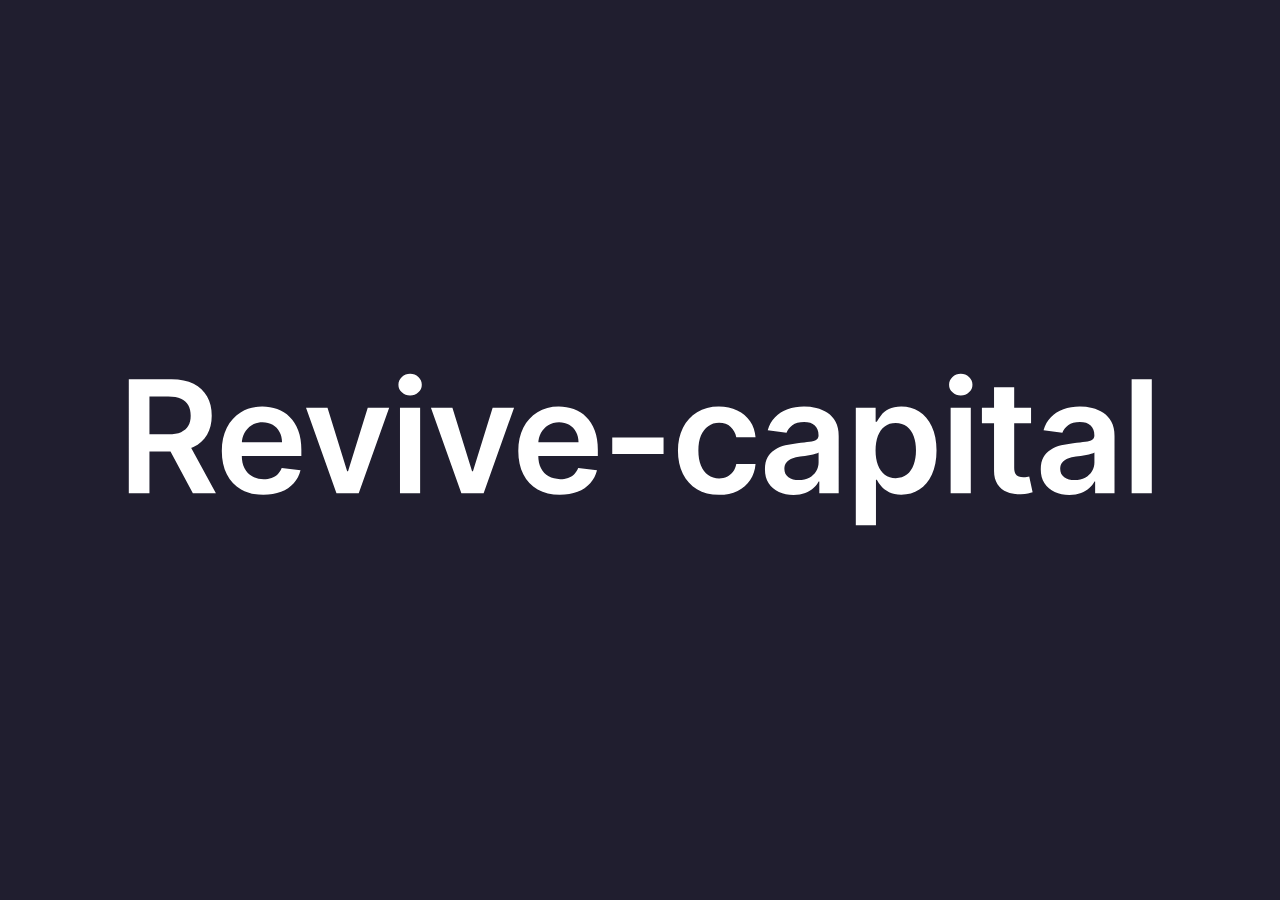
==== index.html @ 7d700d9e "chore: added index.html" ====
<!doctype html>
<html lang="en">
  <head>
    <meta charset="UTF-8" />
    <meta name="viewport" content="width=device-width, initial-scale=1.0" />
    <title>Revive-capital</title>
    <style>
      body {
        margin: 0;
        padding: 0;
        display: flex;
        justify-content: center;
        align-items: center;
        min-height: 100vh;
        background: #201e2f;
      }
      svg {
        display: block; /* To remove any whitespace below svg */
        padding: 10%;
      }

      @keyframes colorCycle {
        0% {
          fill: #3a405a;
        }
        14% {
          fill: #aec5eb;
        }
        28% {
          fill: #f9dec9;
        }
        42% {
          fill: #e9afa3;
        }
        57% {
          fill: #685044;
        }
        71% {
          fill: #eb6f92;
        }
        85% {
          fill: #b27712;
        }
        100% {
          fill: #373354;
        }
      }

      .color-cycle {
        animation: colorCycle 10s infinite;
      }
    </style>
  </head>
  <body>
    <svg viewBox="0 0 588 88" fill="none" xmlns="http://www.w3.org/2000/svg">
      <path
        class="color-cycle"
        d="M0.455994 69V3.54544H25.0014C30.0299 3.54544 34.2486 4.41902 37.6577 6.16618C41.0881 7.91334 43.6769 10.3636 45.424 13.517C47.1925 16.6491 48.0767 20.3033 48.0767 24.4794C48.0767 28.6768 47.1818 32.3203 45.3921 35.4098C43.6236 38.478 41.0135 40.8537 37.5618 42.5369C34.1101 44.1988 29.8701 45.0298 24.8416 45.0298H7.3594V35.1861H23.2436C26.184 35.1861 28.5916 34.7812 30.4666 33.9716C32.3416 33.1406 33.7266 31.9368 34.6215 30.3601C35.5377 28.7621 35.9958 26.8018 35.9958 24.4794C35.9958 22.1569 35.5377 20.1754 34.6215 18.5348C33.7053 16.8729 32.3097 15.6158 30.4347 14.7635C28.5597 13.8899 26.1414 13.4531 23.1797 13.4531H12.3132V69H0.455994ZM34.2699 39.3409L50.4738 69H37.2422L21.326 39.3409H34.2699Z"
        fill="white"
      />
      <path
        class="color-cycle"
        d="M77.7096 69.9588C72.7877 69.9588 68.537 68.9361 64.9575 66.8906C61.3993 64.8238 58.6613 61.9048 56.7437 58.1335C54.8261 54.3409 53.8673 49.8771 53.8673 44.7422C53.8673 39.6925 54.8261 35.2606 56.7437 31.4467C58.6826 27.6115 61.3886 24.6285 64.8616 22.4979C68.3346 20.3459 72.4149 19.2699 77.1024 19.2699C80.1279 19.2699 82.9831 19.7599 85.6677 20.74C88.3737 21.6988 90.76 23.1903 92.8268 25.2145C94.9149 27.2386 96.5555 29.8167 97.7487 32.9489C98.9419 36.0596 99.5385 39.767 99.5385 44.071V47.6186H59.3005V39.8203H88.4482C88.4269 37.6044 87.9475 35.6335 87.01 33.9077C86.0725 32.1605 84.7622 30.7862 83.0789 29.7848C81.417 28.7834 79.4781 28.2827 77.2622 28.2827C74.8971 28.2827 72.8197 28.8579 71.0299 30.0085C69.2402 31.1378 67.8446 32.6292 66.8431 34.4829C65.863 36.3153 65.3623 38.3288 65.341 40.5234V47.331C65.341 50.1861 65.863 52.6363 66.9071 54.6818C67.9511 56.706 69.4106 58.2614 71.2856 59.348C73.1606 60.4133 75.3552 60.946 77.8694 60.946C79.5527 60.946 81.0761 60.7116 82.4397 60.2429C83.8034 59.7528 84.9859 59.0391 85.9873 58.1016C86.9887 57.1641 87.7451 56.0028 88.2565 54.6179L99.0591 55.8324C98.3772 58.6875 97.0775 61.1804 95.1599 63.3111C93.2636 65.4204 90.8346 67.0611 87.873 68.2329C84.9113 69.3835 81.5235 69.9588 77.7096 69.9588Z"
        fill="white"
      />
      <path
        class="color-cycle"
        d="M149.969 19.9091L132.487 69H119.703L102.221 19.9091H114.558L125.839 56.3757H126.351L137.665 19.9091H149.969Z"
        fill="white"
      />
      <path
        class="color-cycle"
        d="M156.175 69V19.9091H167.745V69H156.175ZM161.992 12.9417C160.16 12.9417 158.583 12.3345 157.262 11.12C155.941 9.88422 155.281 8.40339 155.281 6.67754C155.281 4.93038 155.941 3.44956 157.262 2.23507C158.583 0.999275 160.16 0.381378 161.992 0.381378C163.846 0.381378 165.423 0.999275 166.722 2.23507C168.043 3.44956 168.704 4.93038 168.704 6.67754C168.704 8.40339 168.043 9.88422 166.722 11.12C165.423 12.3345 163.846 12.9417 161.992 12.9417Z"
        fill="white"
      />
      <path
        class="color-cycle"
        d="M221.692 19.9091L204.209 69H191.425L173.943 19.9091H186.28L197.562 56.3757H198.073L209.387 19.9091H221.692Z"
        fill="white"
      />
      <path
        class="color-cycle"
        d="M247.961 69.9588C243.039 69.9588 238.788 68.9361 235.209 66.8906C231.65 64.8238 228.912 61.9048 226.995 58.1335C225.077 54.3409 224.118 49.8771 224.118 44.7422C224.118 39.6925 225.077 35.2606 226.995 31.4467C228.934 27.6115 231.64 24.6285 235.113 22.4979C238.586 20.3459 242.666 19.2699 247.354 19.2699C250.379 19.2699 253.234 19.7599 255.919 20.74C258.625 21.6988 261.011 23.1903 263.078 25.2145C265.166 27.2386 266.807 29.8167 268 32.9489C269.193 36.0596 269.79 39.767 269.79 44.071V47.6186H229.552V39.8203H258.699C258.678 37.6044 258.199 35.6335 257.261 33.9077C256.324 32.1605 255.013 30.7862 253.33 29.7848C251.668 28.7834 249.729 28.2827 247.513 28.2827C245.148 28.2827 243.071 28.8579 241.281 30.0085C239.491 31.1378 238.096 32.6292 237.094 34.4829C236.114 36.3153 235.613 38.3288 235.592 40.5234V47.331C235.592 50.1861 236.114 52.6363 237.158 54.6818C238.202 56.706 239.662 58.2614 241.537 59.348C243.412 60.4133 245.606 60.946 248.121 60.946C249.804 60.946 251.327 60.7116 252.691 60.2429C254.055 59.7528 255.237 59.0391 256.238 58.1016C257.24 57.1641 257.996 56.0028 258.508 54.6179L269.31 55.8324C268.628 58.6875 267.329 61.1804 265.411 63.3111C263.515 65.4204 261.086 67.0611 258.124 68.2329C255.162 69.3835 251.775 69.9588 247.961 69.9588Z"
        fill="white"
      />
      <path
        class="color-cycle"
        d="M307.532 36.9758V46.5H278.065V36.9758H307.532Z"
        fill="white"
      />
      <path
        class="color-cycle"
        d="M339.315 69.9588C334.414 69.9588 330.206 68.8828 326.69 66.7308C323.196 64.5788 320.501 61.6065 318.604 57.8139C316.729 54 315.792 49.6108 315.792 44.6463C315.792 39.6605 316.751 35.2606 318.668 31.4467C320.586 27.6115 323.292 24.6285 326.786 22.4979C330.302 20.3459 334.457 19.2699 339.251 19.2699C343.235 19.2699 346.761 20.005 349.83 21.4751C352.919 22.924 355.38 24.9801 357.212 27.6435C359.045 30.2855 360.089 33.375 360.344 36.9119H349.286C348.839 34.5469 347.773 32.576 346.09 30.9993C344.428 29.4013 342.202 28.6023 339.41 28.6023C337.045 28.6023 334.968 29.2415 333.178 30.5199C331.388 31.777 329.993 33.5881 328.991 35.9531C328.011 38.3182 327.521 41.152 327.521 44.4545C327.521 47.7997 328.011 50.6761 328.991 53.0838C329.972 55.4702 331.346 57.3132 333.114 58.6129C334.904 59.8913 337.003 60.5305 339.41 60.5305C341.115 60.5305 342.638 60.2109 343.981 59.5717C345.344 58.9112 346.484 57.9631 347.401 56.7273C348.317 55.4915 348.945 53.9893 349.286 52.2209H360.344C360.067 55.6939 359.045 58.7727 357.276 61.4574C355.508 64.1207 353.1 66.2088 350.053 67.7216C347.006 69.2131 343.427 69.9588 339.315 69.9588Z"
        fill="white"
      />
      <path
        class="color-cycle"
        d="M382.171 69.9908C379.06 69.9908 376.258 69.4368 373.766 68.3288C371.294 67.1996 369.334 65.5376 367.885 63.343C366.457 61.1484 365.743 58.4425 365.743 55.2251C365.743 52.4552 366.255 50.1648 367.278 48.3537C368.3 46.5426 369.696 45.0937 371.464 44.0071C373.233 42.9204 375.225 42.1001 377.441 41.5462C379.678 40.9709 381.99 40.5554 384.376 40.2997C387.253 40.0014 389.586 39.7351 391.376 39.5007C393.165 39.245 394.465 38.8615 395.275 38.3501C396.106 37.8175 396.521 36.9971 396.521 35.8892V35.6974C396.521 33.2898 395.807 31.4254 394.38 30.1044C392.952 28.7834 390.896 28.1229 388.212 28.1229C385.378 28.1229 383.13 28.7408 381.468 29.9766C379.827 31.2123 378.719 32.6719 378.144 34.3551L367.342 32.821C368.194 29.8381 369.6 27.3452 371.56 25.3423C373.52 23.3182 375.918 21.8054 378.751 20.804C381.585 19.7812 384.717 19.2699 388.148 19.2699C390.513 19.2699 392.867 19.5469 395.211 20.1008C397.555 20.6548 399.696 21.571 401.635 22.8494C403.574 24.1065 405.129 25.8217 406.301 27.995C407.494 30.1683 408.091 32.8849 408.091 36.1449V69H396.969V62.2564H396.585C395.882 63.62 394.891 64.8984 393.613 66.0916C392.356 67.2635 390.768 68.2116 388.851 68.9361C386.954 69.6392 384.728 69.9908 382.171 69.9908ZM385.175 61.4893C387.498 61.4893 389.511 61.0312 391.216 60.115C392.92 59.1775 394.231 57.9417 395.147 56.4077C396.084 54.8736 396.553 53.201 396.553 51.3899V45.6051C396.191 45.9034 395.573 46.1804 394.699 46.4361C393.847 46.6917 392.888 46.9155 391.823 47.1072C390.758 47.299 389.703 47.4694 388.659 47.6186C387.615 47.7677 386.709 47.8956 385.942 48.0021C384.217 48.2365 382.672 48.62 381.308 49.1527C379.945 49.6854 378.868 50.4311 378.08 51.3899C377.292 52.3274 376.898 53.5419 376.898 55.0334C376.898 57.164 377.675 58.7727 379.231 59.8594C380.786 60.946 382.768 61.4893 385.175 61.4893Z"
        fill="white"
      />
      <path
        class="color-cycle"
        d="M417.924 87.4091V19.9091H429.302V28.027H429.973C430.57 26.8338 431.412 25.566 432.498 24.2237C433.585 22.8601 435.055 21.6988 436.909 20.74C438.762 19.7599 441.127 19.2699 444.004 19.2699C447.796 19.2699 451.216 20.2393 454.263 22.1783C457.331 24.0959 459.76 26.9403 461.55 30.7116C463.361 34.4616 464.267 39.0639 464.267 44.5185C464.267 49.9091 463.382 54.49 461.614 58.2614C459.845 62.0327 457.438 64.9091 454.391 66.8906C451.344 68.8721 447.892 69.8629 444.036 69.8629C441.223 69.8629 438.89 69.3942 437.037 68.4567C435.183 67.5192 433.691 66.3899 432.562 65.0689C431.454 63.7265 430.591 62.4588 429.973 61.2656H429.494V87.4091H417.924ZM429.27 44.4545C429.27 47.6292 429.718 50.4098 430.613 52.7962C431.529 55.1825 432.839 57.0469 434.544 58.3892C436.269 59.7102 438.358 60.3707 440.808 60.3707C443.365 60.3707 445.506 59.6889 447.232 58.3253C448.958 56.9403 450.257 55.0547 451.131 52.6683C452.026 50.2606 452.473 47.5227 452.473 44.4545C452.473 41.4077 452.037 38.7017 451.163 36.3366C450.289 33.9716 448.99 32.1179 447.264 30.7756C445.538 29.4332 443.386 28.7621 440.808 28.7621C438.336 28.7621 436.238 29.4119 434.512 30.7116C432.786 32.0113 431.475 33.8331 430.581 36.1768C429.707 38.5206 429.27 41.2798 429.27 44.4545Z"
        fill="white"
      />
      <path
        class="color-cycle"
        d="M472.374 69V19.9091H483.944V69H472.374ZM478.191 12.9417C476.359 12.9417 474.782 12.3345 473.461 11.12C472.14 9.88422 471.479 8.40339 471.479 6.67754C471.479 4.93038 472.14 3.44956 473.461 2.23507C474.782 0.999275 476.359 0.381378 478.191 0.381378C480.045 0.381378 481.621 0.999275 482.921 2.23507C484.242 3.44956 484.903 4.93038 484.903 6.67754C484.903 8.40339 484.242 9.88422 482.921 11.12C481.621 12.3345 480.045 12.9417 478.191 12.9417Z"
        fill="white"
      />
      <path
        class="color-cycle"
        d="M518.555 19.9091V28.8579H490.334V19.9091H518.555ZM497.301 8.14771H508.871V54.2344C508.871 55.7898 509.105 56.9829 509.574 57.8139C510.064 58.6236 510.703 59.1775 511.491 59.4758C512.28 59.7741 513.153 59.9233 514.112 59.9233C514.837 59.9233 515.497 59.87 516.094 59.7635C516.712 59.6569 517.18 59.5611 517.5 59.4758L519.45 68.5206C518.832 68.7337 517.947 68.968 516.797 69.2237C515.668 69.4794 514.283 69.6285 512.642 69.6712C509.744 69.7564 507.134 69.3196 504.812 68.3608C502.489 67.3807 500.646 65.8679 499.283 63.8224C497.94 61.777 497.28 59.2202 497.301 56.152V8.14771Z"
        fill="white"
      />
      <path
        class="color-cycle"
        d="M540.557 69.9908C537.446 69.9908 534.644 69.4368 532.151 68.3288C529.68 67.1996 527.72 65.5376 526.271 63.343C524.843 61.1484 524.129 58.4425 524.129 55.2251C524.129 52.4552 524.641 50.1648 525.664 48.3537C526.686 46.5426 528.082 45.0937 529.85 44.0071C531.619 42.9204 533.611 42.1001 535.827 41.5462C538.064 40.9709 540.376 40.5554 542.762 40.2997C545.639 40.0014 547.972 39.7351 549.762 39.5007C551.551 39.245 552.851 38.8615 553.661 38.3501C554.492 37.8175 554.907 36.9971 554.907 35.8892V35.6974C554.907 33.2898 554.193 31.4254 552.766 30.1044C551.338 28.7834 549.282 28.1229 546.597 28.1229C543.764 28.1229 541.516 28.7408 539.854 29.9766C538.213 31.2123 537.105 32.6719 536.53 34.3551L525.727 32.821C526.58 29.8381 527.986 27.3452 529.946 25.3423C531.906 23.3182 534.303 21.8054 537.137 20.804C539.971 19.7812 543.103 19.2699 546.534 19.2699C548.899 19.2699 551.253 19.5469 553.597 20.1008C555.941 20.6548 558.082 21.571 560.021 22.8494C561.96 24.1065 563.515 25.8217 564.687 27.995C565.88 30.1683 566.477 32.8849 566.477 36.1449V69H555.355V62.2564H554.971C554.268 63.62 553.277 64.8984 551.999 66.0916C550.742 67.2635 549.154 68.2116 547.237 68.9361C545.34 69.6392 543.114 69.9908 540.557 69.9908ZM543.561 61.4893C545.884 61.4893 547.897 61.0312 549.602 60.115C551.306 59.1775 552.617 57.9417 553.533 56.4077C554.47 54.8736 554.939 53.201 554.939 51.3899V45.6051C554.577 45.9034 553.959 46.1804 553.085 46.4361C552.233 46.6917 551.274 46.9155 550.209 47.1072C549.144 47.299 548.089 47.4694 547.045 47.6186C546.001 47.7677 545.095 47.8956 544.328 48.0021C542.602 48.2365 541.058 48.62 539.694 49.1527C538.33 49.6854 537.254 50.4311 536.466 51.3899C535.678 52.3274 535.284 53.5419 535.284 55.0334C535.284 57.164 536.061 58.7727 537.617 59.8594C539.172 60.946 541.154 61.4893 543.561 61.4893Z"
        fill="white"
      />
      <path
        class="color-cycle"
        d="M587.88 3.54544V69H576.31V3.54544H587.88Z"
        fill="white"
      />
    </svg>
  </body>
</html>
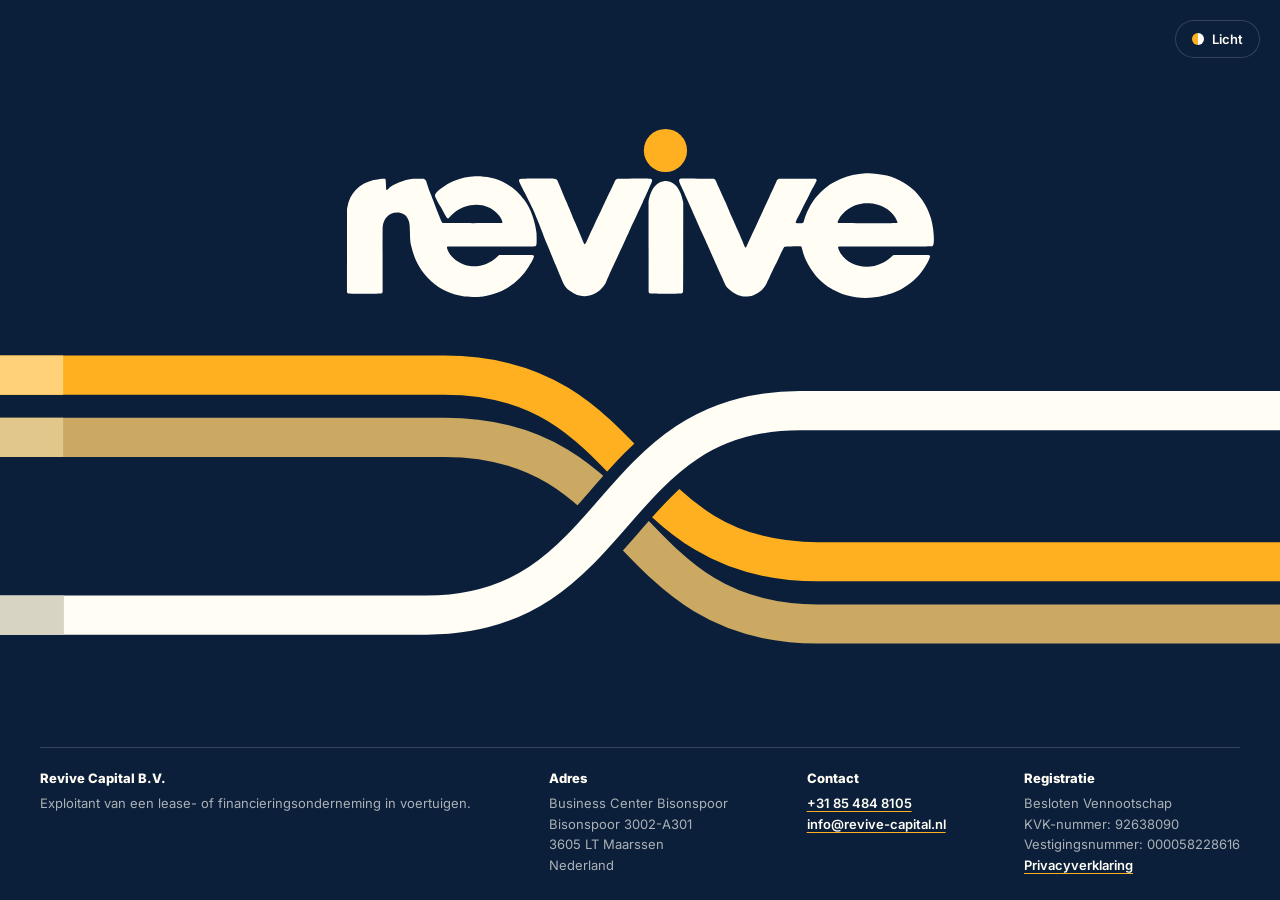
==== commit c5344427: "Replace home page with Funding Flow landing Traced revive logo over animated crossing bands, dark mo" ====
--- a/index.html
+++ b/index.html
@@ -1,128 +1,98 @@
 <!doctype html>
-<html lang="en">
-  <head>
-    <meta charset="UTF-8" />
-    <meta name="viewport" content="width=device-width, initial-scale=1.0" />
-    <title>Revive-capital</title>
-    <style>
-      body {
-        margin: 0;
-        padding: 0;
-        display: flex;
-        justify-content: center;
-        align-items: center;
-        min-height: 100vh;
-        background: #201e2f;
-      }
-      svg {
-        display: block; /* To remove any whitespace below svg */
-        padding: 10%;
-      }
-
-      @keyframes colorCycle {
-        0% {
-          fill: #3a405a;
-        }
-        14% {
-          fill: #aec5eb;
-        }
-        28% {
-          fill: #f9dec9;
-        }
-        42% {
-          fill: #e9afa3;
-        }
-        57% {
-          fill: #685044;
-        }
-        71% {
-          fill: #eb6f92;
-        }
-        85% {
-          fill: #b27712;
-        }
-        100% {
-          fill: #373354;
-        }
-      }
-
-      .color-cycle {
-        animation: colorCycle 10s infinite;
-      }
-    </style>
-  </head>
-  <body>
-    <svg viewBox="0 0 588 88" fill="none" xmlns="http://www.w3.org/2000/svg">
-      <path
-        class="color-cycle"
-        d="M0.455994 69V3.54544H25.0014C30.0299 3.54544 34.2486 4.41902 37.6577 6.16618C41.0881 7.91334 43.6769 10.3636 45.424 13.517C47.1925 16.6491 48.0767 20.3033 48.0767 24.4794C48.0767 28.6768 47.1818 32.3203 45.3921 35.4098C43.6236 38.478 41.0135 40.8537 37.5618 42.5369C34.1101 44.1988 29.8701 45.0298 24.8416 45.0298H7.3594V35.1861H23.2436C26.184 35.1861 28.5916 34.7812 30.4666 33.9716C32.3416 33.1406 33.7266 31.9368 34.6215 30.3601C35.5377 28.7621 35.9958 26.8018 35.9958 24.4794C35.9958 22.1569 35.5377 20.1754 34.6215 18.5348C33.7053 16.8729 32.3097 15.6158 30.4347 14.7635C28.5597 13.8899 26.1414 13.4531 23.1797 13.4531H12.3132V69H0.455994ZM34.2699 39.3409L50.4738 69H37.2422L21.326 39.3409H34.2699Z"
-        fill="white"
-      />
-      <path
-        class="color-cycle"
-        d="M77.7096 69.9588C72.7877 69.9588 68.537 68.9361 64.9575 66.8906C61.3993 64.8238 58.6613 61.9048 56.7437 58.1335C54.8261 54.3409 53.8673 49.8771 53.8673 44.7422C53.8673 39.6925 54.8261 35.2606 56.7437 31.4467C58.6826 27.6115 61.3886 24.6285 64.8616 22.4979C68.3346 20.3459 72.4149 19.2699 77.1024 19.2699C80.1279 19.2699 82.9831 19.7599 85.6677 20.74C88.3737 21.6988 90.76 23.1903 92.8268 25.2145C94.9149 27.2386 96.5555 29.8167 97.7487 32.9489C98.9419 36.0596 99.5385 39.767 99.5385 44.071V47.6186H59.3005V39.8203H88.4482C88.4269 37.6044 87.9475 35.6335 87.01 33.9077C86.0725 32.1605 84.7622 30.7862 83.0789 29.7848C81.417 28.7834 79.4781 28.2827 77.2622 28.2827C74.8971 28.2827 72.8197 28.8579 71.0299 30.0085C69.2402 31.1378 67.8446 32.6292 66.8431 34.4829C65.863 36.3153 65.3623 38.3288 65.341 40.5234V47.331C65.341 50.1861 65.863 52.6363 66.9071 54.6818C67.9511 56.706 69.4106 58.2614 71.2856 59.348C73.1606 60.4133 75.3552 60.946 77.8694 60.946C79.5527 60.946 81.0761 60.7116 82.4397 60.2429C83.8034 59.7528 84.9859 59.0391 85.9873 58.1016C86.9887 57.1641 87.7451 56.0028 88.2565 54.6179L99.0591 55.8324C98.3772 58.6875 97.0775 61.1804 95.1599 63.3111C93.2636 65.4204 90.8346 67.0611 87.873 68.2329C84.9113 69.3835 81.5235 69.9588 77.7096 69.9588Z"
-        fill="white"
-      />
-      <path
-        class="color-cycle"
-        d="M149.969 19.9091L132.487 69H119.703L102.221 19.9091H114.558L125.839 56.3757H126.351L137.665 19.9091H149.969Z"
-        fill="white"
-      />
-      <path
-        class="color-cycle"
-        d="M156.175 69V19.9091H167.745V69H156.175ZM161.992 12.9417C160.16 12.9417 158.583 12.3345 157.262 11.12C155.941 9.88422 155.281 8.40339 155.281 6.67754C155.281 4.93038 155.941 3.44956 157.262 2.23507C158.583 0.999275 160.16 0.381378 161.992 0.381378C163.846 0.381378 165.423 0.999275 166.722 2.23507C168.043 3.44956 168.704 4.93038 168.704 6.67754C168.704 8.40339 168.043 9.88422 166.722 11.12C165.423 12.3345 163.846 12.9417 161.992 12.9417Z"
-        fill="white"
-      />
-      <path
-        class="color-cycle"
-        d="M221.692 19.9091L204.209 69H191.425L173.943 19.9091H186.28L197.562 56.3757H198.073L209.387 19.9091H221.692Z"
-        fill="white"
-      />
-      <path
-        class="color-cycle"
-        d="M247.961 69.9588C243.039 69.9588 238.788 68.9361 235.209 66.8906C231.65 64.8238 228.912 61.9048 226.995 58.1335C225.077 54.3409 224.118 49.8771 224.118 44.7422C224.118 39.6925 225.077 35.2606 226.995 31.4467C228.934 27.6115 231.64 24.6285 235.113 22.4979C238.586 20.3459 242.666 19.2699 247.354 19.2699C250.379 19.2699 253.234 19.7599 255.919 20.74C258.625 21.6988 261.011 23.1903 263.078 25.2145C265.166 27.2386 266.807 29.8167 268 32.9489C269.193 36.0596 269.79 39.767 269.79 44.071V47.6186H229.552V39.8203H258.699C258.678 37.6044 258.199 35.6335 257.261 33.9077C256.324 32.1605 255.013 30.7862 253.33 29.7848C251.668 28.7834 249.729 28.2827 247.513 28.2827C245.148 28.2827 243.071 28.8579 241.281 30.0085C239.491 31.1378 238.096 32.6292 237.094 34.4829C236.114 36.3153 235.613 38.3288 235.592 40.5234V47.331C235.592 50.1861 236.114 52.6363 237.158 54.6818C238.202 56.706 239.662 58.2614 241.537 59.348C243.412 60.4133 245.606 60.946 248.121 60.946C249.804 60.946 251.327 60.7116 252.691 60.2429C254.055 59.7528 255.237 59.0391 256.238 58.1016C257.24 57.1641 257.996 56.0028 258.508 54.6179L269.31 55.8324C268.628 58.6875 267.329 61.1804 265.411 63.3111C263.515 65.4204 261.086 67.0611 258.124 68.2329C255.162 69.3835 251.775 69.9588 247.961 69.9588Z"
-        fill="white"
-      />
-      <path
-        class="color-cycle"
-        d="M307.532 36.9758V46.5H278.065V36.9758H307.532Z"
-        fill="white"
-      />
-      <path
-        class="color-cycle"
-        d="M339.315 69.9588C334.414 69.9588 330.206 68.8828 326.69 66.7308C323.196 64.5788 320.501 61.6065 318.604 57.8139C316.729 54 315.792 49.6108 315.792 44.6463C315.792 39.6605 316.751 35.2606 318.668 31.4467C320.586 27.6115 323.292 24.6285 326.786 22.4979C330.302 20.3459 334.457 19.2699 339.251 19.2699C343.235 19.2699 346.761 20.005 349.83 21.4751C352.919 22.924 355.38 24.9801 357.212 27.6435C359.045 30.2855 360.089 33.375 360.344 36.9119H349.286C348.839 34.5469 347.773 32.576 346.09 30.9993C344.428 29.4013 342.202 28.6023 339.41 28.6023C337.045 28.6023 334.968 29.2415 333.178 30.5199C331.388 31.777 329.993 33.5881 328.991 35.9531C328.011 38.3182 327.521 41.152 327.521 44.4545C327.521 47.7997 328.011 50.6761 328.991 53.0838C329.972 55.4702 331.346 57.3132 333.114 58.6129C334.904 59.8913 337.003 60.5305 339.41 60.5305C341.115 60.5305 342.638 60.2109 343.981 59.5717C345.344 58.9112 346.484 57.9631 347.401 56.7273C348.317 55.4915 348.945 53.9893 349.286 52.2209H360.344C360.067 55.6939 359.045 58.7727 357.276 61.4574C355.508 64.1207 353.1 66.2088 350.053 67.7216C347.006 69.2131 343.427 69.9588 339.315 69.9588Z"
-        fill="white"
-      />
-      <path
-        class="color-cycle"
-        d="M382.171 69.9908C379.06 69.9908 376.258 69.4368 373.766 68.3288C371.294 67.1996 369.334 65.5376 367.885 63.343C366.457 61.1484 365.743 58.4425 365.743 55.2251C365.743 52.4552 366.255 50.1648 367.278 48.3537C368.3 46.5426 369.696 45.0937 371.464 44.0071C373.233 42.9204 375.225 42.1001 377.441 41.5462C379.678 40.9709 381.99 40.5554 384.376 40.2997C387.253 40.0014 389.586 39.7351 391.376 39.5007C393.165 39.245 394.465 38.8615 395.275 38.3501C396.106 37.8175 396.521 36.9971 396.521 35.8892V35.6974C396.521 33.2898 395.807 31.4254 394.38 30.1044C392.952 28.7834 390.896 28.1229 388.212 28.1229C385.378 28.1229 383.13 28.7408 381.468 29.9766C379.827 31.2123 378.719 32.6719 378.144 34.3551L367.342 32.821C368.194 29.8381 369.6 27.3452 371.56 25.3423C373.52 23.3182 375.918 21.8054 378.751 20.804C381.585 19.7812 384.717 19.2699 388.148 19.2699C390.513 19.2699 392.867 19.5469 395.211 20.1008C397.555 20.6548 399.696 21.571 401.635 22.8494C403.574 24.1065 405.129 25.8217 406.301 27.995C407.494 30.1683 408.091 32.8849 408.091 36.1449V69H396.969V62.2564H396.585C395.882 63.62 394.891 64.8984 393.613 66.0916C392.356 67.2635 390.768 68.2116 388.851 68.9361C386.954 69.6392 384.728 69.9908 382.171 69.9908ZM385.175 61.4893C387.498 61.4893 389.511 61.0312 391.216 60.115C392.92 59.1775 394.231 57.9417 395.147 56.4077C396.084 54.8736 396.553 53.201 396.553 51.3899V45.6051C396.191 45.9034 395.573 46.1804 394.699 46.4361C393.847 46.6917 392.888 46.9155 391.823 47.1072C390.758 47.299 389.703 47.4694 388.659 47.6186C387.615 47.7677 386.709 47.8956 385.942 48.0021C384.217 48.2365 382.672 48.62 381.308 49.1527C379.945 49.6854 378.868 50.4311 378.08 51.3899C377.292 52.3274 376.898 53.5419 376.898 55.0334C376.898 57.164 377.675 58.7727 379.231 59.8594C380.786 60.946 382.768 61.4893 385.175 61.4893Z"
-        fill="white"
-      />
-      <path
-        class="color-cycle"
-        d="M417.924 87.4091V19.9091H429.302V28.027H429.973C430.57 26.8338 431.412 25.566 432.498 24.2237C433.585 22.8601 435.055 21.6988 436.909 20.74C438.762 19.7599 441.127 19.2699 444.004 19.2699C447.796 19.2699 451.216 20.2393 454.263 22.1783C457.331 24.0959 459.76 26.9403 461.55 30.7116C463.361 34.4616 464.267 39.0639 464.267 44.5185C464.267 49.9091 463.382 54.49 461.614 58.2614C459.845 62.0327 457.438 64.9091 454.391 66.8906C451.344 68.8721 447.892 69.8629 444.036 69.8629C441.223 69.8629 438.89 69.3942 437.037 68.4567C435.183 67.5192 433.691 66.3899 432.562 65.0689C431.454 63.7265 430.591 62.4588 429.973 61.2656H429.494V87.4091H417.924ZM429.27 44.4545C429.27 47.6292 429.718 50.4098 430.613 52.7962C431.529 55.1825 432.839 57.0469 434.544 58.3892C436.269 59.7102 438.358 60.3707 440.808 60.3707C443.365 60.3707 445.506 59.6889 447.232 58.3253C448.958 56.9403 450.257 55.0547 451.131 52.6683C452.026 50.2606 452.473 47.5227 452.473 44.4545C452.473 41.4077 452.037 38.7017 451.163 36.3366C450.289 33.9716 448.99 32.1179 447.264 30.7756C445.538 29.4332 443.386 28.7621 440.808 28.7621C438.336 28.7621 436.238 29.4119 434.512 30.7116C432.786 32.0113 431.475 33.8331 430.581 36.1768C429.707 38.5206 429.27 41.2798 429.27 44.4545Z"
-        fill="white"
-      />
-      <path
-        class="color-cycle"
-        d="M472.374 69V19.9091H483.944V69H472.374ZM478.191 12.9417C476.359 12.9417 474.782 12.3345 473.461 11.12C472.14 9.88422 471.479 8.40339 471.479 6.67754C471.479 4.93038 472.14 3.44956 473.461 2.23507C474.782 0.999275 476.359 0.381378 478.191 0.381378C480.045 0.381378 481.621 0.999275 482.921 2.23507C484.242 3.44956 484.903 4.93038 484.903 6.67754C484.903 8.40339 484.242 9.88422 482.921 11.12C481.621 12.3345 480.045 12.9417 478.191 12.9417Z"
-        fill="white"
-      />
-      <path
-        class="color-cycle"
-        d="M518.555 19.9091V28.8579H490.334V19.9091H518.555ZM497.301 8.14771H508.871V54.2344C508.871 55.7898 509.105 56.9829 509.574 57.8139C510.064 58.6236 510.703 59.1775 511.491 59.4758C512.28 59.7741 513.153 59.9233 514.112 59.9233C514.837 59.9233 515.497 59.87 516.094 59.7635C516.712 59.6569 517.18 59.5611 517.5 59.4758L519.45 68.5206C518.832 68.7337 517.947 68.968 516.797 69.2237C515.668 69.4794 514.283 69.6285 512.642 69.6712C509.744 69.7564 507.134 69.3196 504.812 68.3608C502.489 67.3807 500.646 65.8679 499.283 63.8224C497.94 61.777 497.28 59.2202 497.301 56.152V8.14771Z"
-        fill="white"
-      />
-      <path
-        class="color-cycle"
-        d="M540.557 69.9908C537.446 69.9908 534.644 69.4368 532.151 68.3288C529.68 67.1996 527.72 65.5376 526.271 63.343C524.843 61.1484 524.129 58.4425 524.129 55.2251C524.129 52.4552 524.641 50.1648 525.664 48.3537C526.686 46.5426 528.082 45.0937 529.85 44.0071C531.619 42.9204 533.611 42.1001 535.827 41.5462C538.064 40.9709 540.376 40.5554 542.762 40.2997C545.639 40.0014 547.972 39.7351 549.762 39.5007C551.551 39.245 552.851 38.8615 553.661 38.3501C554.492 37.8175 554.907 36.9971 554.907 35.8892V35.6974C554.907 33.2898 554.193 31.4254 552.766 30.1044C551.338 28.7834 549.282 28.1229 546.597 28.1229C543.764 28.1229 541.516 28.7408 539.854 29.9766C538.213 31.2123 537.105 32.6719 536.53 34.3551L525.727 32.821C526.58 29.8381 527.986 27.3452 529.946 25.3423C531.906 23.3182 534.303 21.8054 537.137 20.804C539.971 19.7812 543.103 19.2699 546.534 19.2699C548.899 19.2699 551.253 19.5469 553.597 20.1008C555.941 20.6548 558.082 21.571 560.021 22.8494C561.96 24.1065 563.515 25.8217 564.687 27.995C565.88 30.1683 566.477 32.8849 566.477 36.1449V69H555.355V62.2564H554.971C554.268 63.62 553.277 64.8984 551.999 66.0916C550.742 67.2635 549.154 68.2116 547.237 68.9361C545.34 69.6392 543.114 69.9908 540.557 69.9908ZM543.561 61.4893C545.884 61.4893 547.897 61.0312 549.602 60.115C551.306 59.1775 552.617 57.9417 553.533 56.4077C554.47 54.8736 554.939 53.201 554.939 51.3899V45.6051C554.577 45.9034 553.959 46.1804 553.085 46.4361C552.233 46.6917 551.274 46.9155 550.209 47.1072C549.144 47.299 548.089 47.4694 547.045 47.6186C546.001 47.7677 545.095 47.8956 544.328 48.0021C542.602 48.2365 541.058 48.62 539.694 49.1527C538.33 49.6854 537.254 50.4311 536.466 51.3899C535.678 52.3274 535.284 53.5419 535.284 55.0334C535.284 57.164 536.061 58.7727 537.617 59.8594C539.172 60.946 541.154 61.4893 543.561 61.4893Z"
-        fill="white"
-      />
-      <path
-        class="color-cycle"
-        d="M587.88 3.54544V69H576.31V3.54544H587.88Z"
-        fill="white"
-      />
+<html lang="nl">
+<head>
+  <meta charset="UTF-8" />
+  <meta name="viewport" content="width=device-width, initial-scale=1.0" />
+  <title>Revive Capital — on demand leasing</title>
+  <meta name="description" content="Revive Capital: on demand leasing voor ondernemers. Leasen wanneer jij het nodig hebt." />
+  <meta name="theme-color" content="#0b1f3b" />
+  <link rel="icon" href="favicon.svg" type="image/svg+xml" />
+  <link rel="canonical" href="https://revive-capital.nl/" />
+  <meta property="og:type" content="website" />
+  <meta property="og:title" content="Revive Capital — on demand leasing" />
+  <meta property="og:description" content="Leasen wanneer jij het nodig hebt." />
+  <meta property="og:url" content="https://revive-capital.nl/" />
+  <link rel="preconnect" href="https://fonts.googleapis.com" />
+  <link rel="preconnect" href="https://fonts.gstatic.com" crossorigin />
+  <link href="https://fonts.googleapis.com/css2?family=Inter:wght@400;600;800&display=swap" rel="stylesheet" />
+  <link rel="stylesheet" href="site.css" />
+  <script src="theme.js"></script>
+  <style>
+    body { min-height: 100svh; display: grid; grid-template-rows: 1fr auto; }
+    main {
+      display: flex;
+      flex-direction: column;
+      justify-content: center;
+      gap: clamp(24px, 6svh, 96px);
+      padding: 64px 0 clamp(16px, 4svh, 48px);
+    }
+    .brand { display: grid; justify-items: center; gap: 28px; margin: 0; text-align: center; color: var(--fg); }
+    .logo { display: block; align-self: center; width: min(46vw, 80svh, 100% - 64px); height: auto; }
+    /* The flow: three bands, navy crosses over amber and gold */
+    .flow { display: block; width: 100%; height: auto; margin: 0; overflow: visible; }
+    svg use { fill: none; stroke-linecap: butt; stroke-linejoin: round; }
+    .band { stroke-width: 44; stroke-dasharray: 1; stroke-dashoffset: 1; animation: draw 1.6s cubic-bezier(.65, 0, .35, 1) forwards; }
+    .halo { stroke: var(--bg); stroke-width: 72; transition: stroke 0.4s; }
+    .amber { stroke: var(--amber); }
+    .gold { stroke: var(--gold); animation-delay: 0.12s; }
+    .navy { stroke: var(--band); transition: stroke 0.4s; }
+    .halo, .navy { animation-delay: 0.45s; }
+    .pulse {
+      stroke-width: 44;
+      stroke-dasharray: 0.07 0.93;
+      opacity: 0;
+      animation: flow 7s linear infinite, show 0.6s 2s forwards;
+    }
+    .pulse.amber { stroke: #ffd27a; }
+    .pulse.gold { stroke: #e2c78d; animation-duration: 8s, 0.6s; }
+    .pulse.navy { stroke: var(--band-pulse); animation-duration: 6s, 0.6s; }
+    @keyframes draw { to { stroke-dashoffset: 0; } }
+    @keyframes flow { from { stroke-dashoffset: 1; } to { stroke-dashoffset: 0; } }
+    @keyframes show { to { opacity: 1; } }
+    @media (prefers-reduced-motion: reduce) {
+      .band { animation: none; stroke-dashoffset: 0; }
+      .pulse { display: none; }
+    }
+  </style>
+</head>
+<body>
+  <button class="theme" type="button" aria-label="Wissel tussen licht en donker thema">Donker</button>
+  <main>
+  <header class="brand">
+    <h1 style="margin: 0; display: contents"><svg class="logo" viewBox="170 96 5231 1518" role="img" aria-label="revive"><g transform="translate(0.000000,1760.000000) scale(0.100000,-0.100000)" fill="currentColor"> <path d="M47890 12624 c-832 -45 -1566 -215 -2255 -522 -534 -237 -836 -409 -1225 -695 -289 -212 -798 -713 -1060 -1042 -384 -482 -768 -1266 -961 -1961 -58 -212 -66 -216 -363 -222 -420 -8 -437 9 -298 294 44 88 108 213 144 279 186 343 248 465 358 701 67 143 221 455 344 694 123 239 254 496 291 570 72 145 201 386 463 870 184 337 196 366 187 422 -9 49 -61 103 -112 117 -77 20 -3180 16 -3238 -4 -103 -36 -192 -128 -226 -233 -19 -59 -223 -508 -397 -872 -87 -184 -181 -387 -207 -450 -55 -132 -259 -574 -410 -890 -99 -206 -183 -391 -293 -640 -61 -139 -277 -607 -360 -780 -33 -69 -85 -183 -117 -255 -57 -130 -145 -318 -450 -965 -90 -190 -218 -471 -285 -625 -67 -154 -129 -293 -137 -310 -56 -111 -122 -97 -176 38 -171 421 -503 1190 -656 1521 -51 110 -122 270 -158 355 -36 86 -142 329 -235 541 -200 451 -234 530 -378 870 -145 344 -236 551 -305 695 -31 66 -110 239 -175 385 -264 595 -335 751 -422 934 -50 105 -120 263 -155 351 -96 235 -115 265 -207 313 l-51 27 -1430 7 c-1527 9 -1503 9 -1573 -41 -122 -89 -106 -162 177 -768 228 -491 303 -653 385 -845 70 -164 316 -709 419 -930 49 -104 154 -347 260 -598 36 -85 107 -247 157 -360 158 -352 180 -400 255 -575 40 -93 115 -260 165 -370 51 -110 121 -261 155 -335 34 -74 86 -184 114 -245 29 -60 89 -195 133 -300 44 -104 118 -271 163 -370 170 -371 365 -806 439 -977 69 -162 156 -359 423 -953 52 -115 123 -275 158 -355 34 -80 93 -210 130 -290 37 -80 87 -190 112 -245 25 -55 76 -165 113 -245 38 -80 105 -235 150 -345 135 -333 198 -432 410 -645 322 -325 808 -596 1195 -667 151 -27 496 -25 662 5 679 121 1324 635 1578 1257 20 50 114 250 209 445 95 195 231 477 302 625 70 149 183 378 250 510 67 132 163 328 212 435 188 407 514 1066 544 1098 51 54 39 53 616 60 840 11 846 11 878 -14 50 -37 63 -67 98 -219 122 -538 364 -1115 679 -1620 432 -691 826 -1126 1442 -1592 426 -321 1195 -702 1743 -862 1361 -397 2685 -350 4122 145 268 93 717 299 925 426 980 596 1538 1141 2065 2019 320 532 439 831 363 908 -53 53 -3 51 -1655 49 l-1543 -3 -45 -24 c-25 -13 -97 -74 -160 -135 -382 -372 -1001 -702 -1517 -810 -1375 -287 -2686 305 -3154 1424 -114 274 -103 306 106 310 61 1 1914 2 4118 1 4378 -2 4062 -6 4127 59 177 177 85 1571 -159 2396 -256 867 -610 1515 -1207 2209 -634 737 -1690 1369 -2724 1630 -550 138 -1402 234 -1860 209z m601 -2697 c1037 -169 1827 -736 2173 -1564 39 -94 35 -132 -18 -161 -39 -21 -5127 -33 -5199 -12 -88 26 -86 84 5 273 380 780 1239 1362 2168 1466 52 6 111 13 130 15 92 10 650 -3 741 -17z M13170 12343 c-595 -18 -1263 -161 -1843 -394 -785 -317 -1726 -1026 -1727 -1301 0 -97 102 -301 508 -1012 47 -82 130 -233 184 -335 418 -782 435 -797 625 -571 305 362 831 730 1268 886 1126 401 2179 203 2930 -551 296 -297 543 -746 462 -841 l-25 -29 -249 -6 c-448 -12 -4924 -10 -4967 2 -102 28 -135 84 -311 522 -73 182 -154 382 -179 442 -73 180 -223 569 -415 1082 -99 265 -205 540 -235 611 -95 223 -172 445 -353 1027 -45 144 -95 203 -206 242 -65 23 -747 26 -957 5 -842 -86 -1842 -493 -2250 -917 -81 -84 -139 -96 -159 -33 -5 18 -15 218 -21 443 -14 489 -18 503 -136 521 -136 20 -670 -47 -968 -122 -1284 -323 -2114 -1182 -2327 -2409 l-33 -190 0 -3675 -1 -3675 21 -40 c27 -49 49 -70 95 -89 60 -25 2868 -28 2924 -3 51 23 82 52 108 102 l20 40 -2 2840 c-1 1776 2 2879 8 2945 71 762 581 1270 1278 1270 453 0 791 -198 964 -565 140 -296 167 -479 179 -1185 10 -639 35 -897 116 -1234 288 -1200 723 -2029 1481 -2824 765 -803 1725 -1339 2813 -1571 468 -100 713 -126 1195 -126 2079 0 3916 1003 4958 2705 231 376 271 446 343 595 128 266 141 338 76 396 -46 41 -8 40 -1577 37 l-1460 -3 -41 -22 c-22 -12 -89 -67 -148 -123 -690 -649 -1602 -961 -2436 -835 -911 138 -1738 761 -1994 1503 -44 127 -46 179 -10 213 l26 24 3861 1 c4113 1 3901 -2 3971 47 54 38 67 89 78 306 11 221 4 742 -12 871 -136 1109 -535 2191 -1070 2900 -578 767 -1100 1210 -1886 1603 -658 329 -1635 525 -2494 500z M17640 12140 c-707 -8 -700 8 -315 -755 94 -187 194 -380 222 -430 68 -123 316 -617 458 -913 63 -134 170 -352 237 -485 164 -329 230 -483 441 -1027 31 -80 87 -221 125 -315 38 -93 83 -206 100 -250 17 -44 82 -210 146 -370 63 -159 142 -363 175 -452 107 -284 230 -593 293 -732 33 -75 98 -228 143 -341 46 -113 147 -360 225 -550 78 -190 177 -430 220 -535 152 -372 168 -411 190 -460 12 -27 77 -185 145 -350 68 -165 180 -433 250 -595 69 -162 151 -358 182 -435 184 -468 371 -720 737 -994 705 -528 1434 -601 2197 -220 436 217 853 651 1005 1044 26 66 62 160 82 209 19 50 100 230 179 400 80 171 182 394 228 496 45 102 134 295 197 430 64 135 137 295 163 355 26 61 94 207 150 325 57 118 155 330 218 470 123 273 259 566 407 880 50 107 110 238 132 290 22 52 80 178 128 280 48 102 119 257 158 345 39 88 110 241 157 340 104 214 423 895 541 1153 213 464 257 559 341 737 50 105 125 269 168 365 78 178 94 211 298 657 64 138 145 318 180 400 36 81 84 189 107 238 285 610 304 701 163 771 -53 26 -818 36 -2056 26 l-932 -7 -55 -29 c-109 -56 -145 -102 -226 -292 -25 -58 -107 -230 -183 -383 -76 -152 -200 -409 -276 -571 -75 -162 -182 -389 -237 -505 -134 -280 -387 -822 -478 -1020 -40 -88 -133 -284 -205 -435 -123 -255 -182 -381 -415 -885 -48 -104 -113 -244 -145 -310 -151 -317 -287 -613 -390 -845 -285 -644 -297 -653 -433 -343 -117 268 -135 311 -267 638 -73 182 -149 364 -168 405 -19 41 -79 181 -132 310 -53 129 -128 304 -166 388 -116 256 -265 612 -524 1252 -120 297 -205 497 -282 665 -53 115 -155 358 -378 900 -57 138 -144 342 -193 455 -49 113 -104 246 -122 295 -89 245 -164 307 -375 312 -229 6 -2109 8 -2535 3z M29940 11919 c-590 -46 -1094 -627 -1305 -1504 -58 -243 -60 -267 -56 -650 2 -192 4 -2001 5 -4020 l1 -3670 23 -47 c26 -52 63 -84 114 -99 65 -18 2715 -15 2778 4 63 18 109 60 137 122 22 48 20 -303 23 4455 l2 3495 -31 150 c-130 628 -390 1174 -677 1421 -313 271 -618 374 -1014 343z"/> </g><circle cx="3008" cy="296" r="192" fill="#ffb020"/></svg></h1>
+  </header>
+    <svg class="flow" viewBox="0 64 1440 332" role="img" aria-label="Drie banen die samenkomen en elkaar kruisen">
+      <defs>
+        <path id="a" pathLength="1" d="M-40 90H500C720 90 700 300 920 300H1480" />
+        <path id="g" pathLength="1" d="M-40 160H500C720 160 700 370 920 370H1480" />
+        <path id="n" pathLength="1" d="M-40 360H480C700 360 680 130 900 130H1480" />
+      </defs>
+      <use href="#a" class="band amber" />
+      <use href="#g" class="band gold" />
+      <use href="#a" class="pulse amber" />
+      <use href="#g" class="pulse gold" />
+      <use href="#n" class="band halo" />
+      <use href="#n" class="band navy" />
+      <use href="#n" class="pulse navy" />
     </svg>
-  </body>
+  </main>
+  <footer id="contact">
+    <div>
+      <h2>Revive Capital B.V.</h2>
+      <p>Exploitant van een lease- of financieringsonderneming in voertuigen.</p>
+    </div>
+    <div>
+      <h2>Adres</h2>
+      <address>Business Center Bisonspoor<br />Bisonspoor 3002-A301<br />3605 LT Maarssen<br />Nederland</address>
+    </div>
+    <div>
+      <h2>Contact</h2>
+      <p><a href="tel:+31854848105">+31 85 484 8105</a><br /><a href="mailto:info@revive-capital.nl">info@revive-capital.nl</a></p>
+    </div>
+    <div>
+      <h2>Registratie</h2>
+      <p>Besloten Vennootschap<br />KVK-nummer: 92638090<br />Vestigingsnummer: 000058228616<br /><a href="privacyverklaring.html">Privacyverklaring</a></p>
+    </div>
+  </footer>
+</body>
 </html>
--- a/site.css
+++ b/site.css
@@ -0,0 +1,63 @@
+:root {
+  --amber: #ffb020;
+  --navy: #0b1f3b;
+  --gold: #cba962;
+  --ivory: #fffdf4;
+  --line: rgba(11, 31, 59, 0.14);
+  --muted: rgba(11, 31, 59, 0.68);
+  --bg: var(--ivory);
+  --fg: var(--navy);
+  --accent: #d98f00;
+  --band: var(--navy);
+  --band-pulse: #1f3d6b;
+}
+:root[data-theme="dark"] {
+  --bg: var(--navy);
+  --fg: var(--ivory);
+  --accent: var(--amber);
+  --band: var(--ivory);
+  --band-pulse: #d8d4c3;
+  --line: rgba(255, 253, 244, 0.16);
+  --muted: rgba(255, 253, 244, 0.66);
+}
+body {
+  margin: 0;
+  background: var(--bg);
+  color: var(--fg);
+  font: 400 14px/1.6 Inter, system-ui, sans-serif;
+  overflow-x: hidden;
+  transition: background 0.4s, color 0.4s;
+}
+.theme {
+  position: fixed;
+  top: 20px;
+  right: 20px;
+  z-index: 1;
+  display: flex;
+  align-items: center;
+  gap: 8px;
+  padding: 10px 16px;
+  border: 1px solid var(--line);
+  border-radius: 999px;
+  background: var(--bg);
+  color: var(--fg);
+  font: 600 13px Inter, system-ui, sans-serif;
+  cursor: pointer;
+}
+.theme::before { content: ""; width: 12px; height: 12px; border-radius: 50%; background: linear-gradient(90deg, var(--amber) 50%, var(--fg) 50%); }
+.theme:focus-visible { outline: 2px solid var(--amber); outline-offset: 2px; }
+footer {
+  display: grid;
+  grid-template-columns: repeat(4, auto);
+  justify-content: space-between;
+  gap: 16px 40px;
+  width: min(1200px, 100% - 32px);
+  margin: 0 auto;
+  padding: 20px 0 24px;
+  font-size: 13px;
+  border-top: 1px solid var(--line);
+}
+footer h2 { margin: 0 0 4px; font-size: 13px; font-weight: 800; }
+footer p, footer address { margin: 0; font-style: normal; color: var(--muted); }
+footer a { color: var(--fg); font-weight: 600; text-decoration-color: var(--amber); text-underline-offset: 3px; }
+@media (max-width: 720px) { footer { grid-template-columns: 1fr 1fr; } }
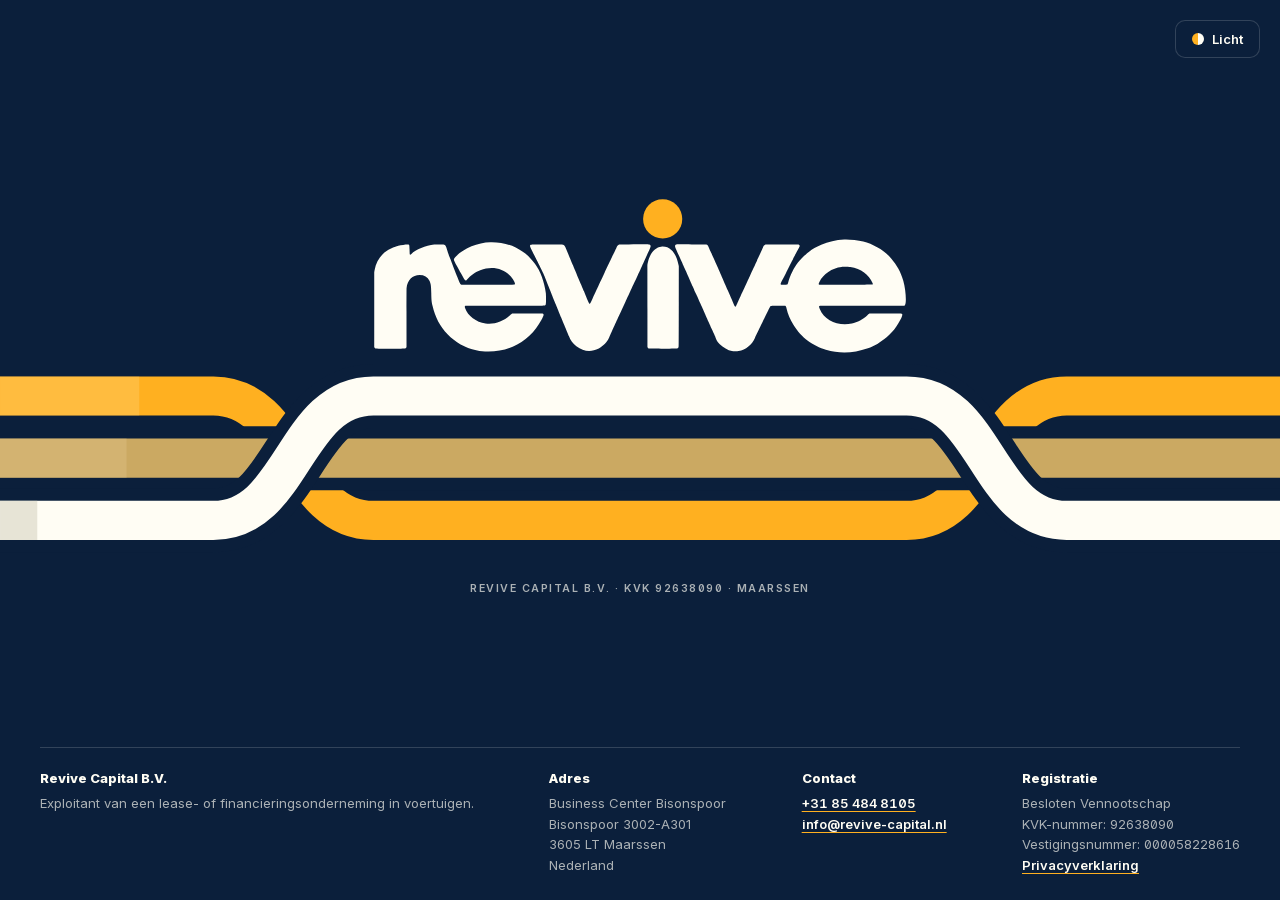
==== commit 4ac97c48: "Integrate logo and symmetric crossing bands Logo and bands share one SVG so the logo-to-band gap mat" ====
--- a/index.html
+++ b/index.html
@@ -12,68 +12,76 @@
   <meta property="og:title" content="Revive Capital — on demand leasing" />
   <meta property="og:description" content="Leasen wanneer jij het nodig hebt." />
   <meta property="og:url" content="https://revive-capital.nl/" />
-  <link rel="preconnect" href="https://fonts.googleapis.com" />
-  <link rel="preconnect" href="https://fonts.gstatic.com" crossorigin />
-  <link href="https://fonts.googleapis.com/css2?family=Inter:wght@400;600;800&display=swap" rel="stylesheet" />
+  <link rel="preload" href="fonts/InterVariable.woff2" as="font" type="font/woff2" crossorigin />
   <link rel="stylesheet" href="site.css" />
   <script src="theme.js"></script>
   <style>
+    :root { --ease: cubic-bezier(.2, .8, .2, 1); }
     body { min-height: 100svh; display: grid; grid-template-rows: 1fr auto; }
-    main {
-      display: flex;
-      flex-direction: column;
-      justify-content: center;
-      gap: clamp(24px, 6svh, 96px);
-      padding: 64px 0 clamp(16px, 4svh, 48px);
-    }
-    .brand { display: grid; justify-items: center; gap: 28px; margin: 0; text-align: center; color: var(--fg); }
-    .logo { display: block; align-self: center; width: min(46vw, 80svh, 100% - 64px); height: auto; }
-    /* The flow: three bands, navy crosses over amber and gold */
-    .flow { display: block; width: 100%; height: auto; margin: 0; overflow: visible; }
+    main { display: flex; flex-direction: column; align-items: center; gap: clamp(12px, 2.5svh, 24px); min-height: 0; padding: 72px 0 clamp(16px, 4svh, 48px); }
+    .sr-only { position: absolute; width: 1px; height: 1px; overflow: hidden; clip-path: inset(50%); white-space: nowrap; }
+    /* One SVG holds logo and bands; it fits the space above the footer, tails cover wide screens */
+    .flow { display: block; flex: 1; width: 100%; min-height: 0; overflow: visible; }
+    .logo { color: var(--fg); }
+    .meta { fill: var(--muted); font: 600 12px Inter, system-ui, sans-serif; font-feature-settings: "tnum", "zero"; letter-spacing: 0.14em; text-anchor: middle; opacity: 0; animation: show 1.2s var(--ease) 2.8s forwards; }
+    .tail { fill: none; stroke-width: 44; opacity: 0; animation: show 0.3s 2.8s forwards; }
+    .tail.amber, .tail.gold { animation-delay: 2.8s; }
+    .tail.navy { animation-delay: 0.9s; }
     svg use { fill: none; stroke-linecap: butt; stroke-linejoin: round; }
-    .band { stroke-width: 44; stroke-dasharray: 1; stroke-dashoffset: 1; animation: draw 1.6s cubic-bezier(.65, 0, .35, 1) forwards; }
+    .band { stroke-width: 44; stroke-dasharray: 1; stroke-dashoffset: 1; animation: draw 2.4s var(--ease) forwards; }
     .halo { stroke: var(--bg); stroke-width: 72; transition: stroke 0.4s; }
     .amber { stroke: var(--amber); }
-    .gold { stroke: var(--gold); animation-delay: 0.12s; }
+    .gold { stroke: var(--gold); animation-delay: 0.55s; }
+    .amber { animation-delay: 0.4s; }
     .navy { stroke: var(--band); transition: stroke 0.4s; }
-    .halo, .navy { animation-delay: 0.45s; }
+    .halo, .navy { animation-duration: 1s; }
+    .halo.g { animation-duration: 2.4s; animation-delay: 0.55s; }
     .pulse {
       stroke-width: 44;
-      stroke-dasharray: 0.07 0.93;
+      stroke-dasharray: 0.12 0.88;
       opacity: 0;
-      animation: flow 7s linear infinite, show 0.6s 2s forwards;
+      animation: flow 14s linear infinite, show 1.2s 2.6s forwards;
     }
     .pulse.amber { stroke: #ffd27a; }
-    .pulse.gold { stroke: #e2c78d; animation-duration: 8s, 0.6s; }
-    .pulse.navy { stroke: var(--band-pulse); animation-duration: 6s, 0.6s; }
+    .pulse.gold { stroke: #e2c78d; animation-delay: -7s, 2.6s; }
+    .pulse.navy { stroke: var(--band-pulse); stroke-dasharray: 0.05 0.95; animation-duration: 3.5s, 0.6s; animation-delay: 0s, 1.2s; --pulse-opacity: 0.6; }
     @keyframes draw { to { stroke-dashoffset: 0; } }
     @keyframes flow { from { stroke-dashoffset: 1; } to { stroke-dashoffset: 0; } }
-    @keyframes show { to { opacity: 1; } }
+    @keyframes show { to { opacity: var(--pulse-opacity, 1); } }
+    .pulse { --pulse-opacity: 0.35; }
     @media (prefers-reduced-motion: reduce) {
       .band { animation: none; stroke-dashoffset: 0; }
       .pulse { display: none; }
+      .tail { animation: none; opacity: 1; }
+      .meta { animation: none; opacity: 1; }
     }
   </style>
 </head>
 <body>
   <button class="theme" type="button" aria-label="Wissel tussen licht en donker thema">Donker</button>
   <main>
-  <header class="brand">
-    <h1 style="margin: 0; display: contents"><svg class="logo" viewBox="170 96 5231 1518" role="img" aria-label="revive"><g transform="translate(0.000000,1760.000000) scale(0.100000,-0.100000)" fill="currentColor"> <path d="M47890 12624 c-832 -45 -1566 -215 -2255 -522 -534 -237 -836 -409 -1225 -695 -289 -212 -798 -713 -1060 -1042 -384 -482 -768 -1266 -961 -1961 -58 -212 -66 -216 -363 -222 -420 -8 -437 9 -298 294 44 88 108 213 144 279 186 343 248 465 358 701 67 143 221 455 344 694 123 239 254 496 291 570 72 145 201 386 463 870 184 337 196 366 187 422 -9 49 -61 103 -112 117 -77 20 -3180 16 -3238 -4 -103 -36 -192 -128 -226 -233 -19 -59 -223 -508 -397 -872 -87 -184 -181 -387 -207 -450 -55 -132 -259 -574 -410 -890 -99 -206 -183 -391 -293 -640 -61 -139 -277 -607 -360 -780 -33 -69 -85 -183 -117 -255 -57 -130 -145 -318 -450 -965 -90 -190 -218 -471 -285 -625 -67 -154 -129 -293 -137 -310 -56 -111 -122 -97 -176 38 -171 421 -503 1190 -656 1521 -51 110 -122 270 -158 355 -36 86 -142 329 -235 541 -200 451 -234 530 -378 870 -145 344 -236 551 -305 695 -31 66 -110 239 -175 385 -264 595 -335 751 -422 934 -50 105 -120 263 -155 351 -96 235 -115 265 -207 313 l-51 27 -1430 7 c-1527 9 -1503 9 -1573 -41 -122 -89 -106 -162 177 -768 228 -491 303 -653 385 -845 70 -164 316 -709 419 -930 49 -104 154 -347 260 -598 36 -85 107 -247 157 -360 158 -352 180 -400 255 -575 40 -93 115 -260 165 -370 51 -110 121 -261 155 -335 34 -74 86 -184 114 -245 29 -60 89 -195 133 -300 44 -104 118 -271 163 -370 170 -371 365 -806 439 -977 69 -162 156 -359 423 -953 52 -115 123 -275 158 -355 34 -80 93 -210 130 -290 37 -80 87 -190 112 -245 25 -55 76 -165 113 -245 38 -80 105 -235 150 -345 135 -333 198 -432 410 -645 322 -325 808 -596 1195 -667 151 -27 496 -25 662 5 679 121 1324 635 1578 1257 20 50 114 250 209 445 95 195 231 477 302 625 70 149 183 378 250 510 67 132 163 328 212 435 188 407 514 1066 544 1098 51 54 39 53 616 60 840 11 846 11 878 -14 50 -37 63 -67 98 -219 122 -538 364 -1115 679 -1620 432 -691 826 -1126 1442 -1592 426 -321 1195 -702 1743 -862 1361 -397 2685 -350 4122 145 268 93 717 299 925 426 980 596 1538 1141 2065 2019 320 532 439 831 363 908 -53 53 -3 51 -1655 49 l-1543 -3 -45 -24 c-25 -13 -97 -74 -160 -135 -382 -372 -1001 -702 -1517 -810 -1375 -287 -2686 305 -3154 1424 -114 274 -103 306 106 310 61 1 1914 2 4118 1 4378 -2 4062 -6 4127 59 177 177 85 1571 -159 2396 -256 867 -610 1515 -1207 2209 -634 737 -1690 1369 -2724 1630 -550 138 -1402 234 -1860 209z m601 -2697 c1037 -169 1827 -736 2173 -1564 39 -94 35 -132 -18 -161 -39 -21 -5127 -33 -5199 -12 -88 26 -86 84 5 273 380 780 1239 1362 2168 1466 52 6 111 13 130 15 92 10 650 -3 741 -17z M13170 12343 c-595 -18 -1263 -161 -1843 -394 -785 -317 -1726 -1026 -1727 -1301 0 -97 102 -301 508 -1012 47 -82 130 -233 184 -335 418 -782 435 -797 625 -571 305 362 831 730 1268 886 1126 401 2179 203 2930 -551 296 -297 543 -746 462 -841 l-25 -29 -249 -6 c-448 -12 -4924 -10 -4967 2 -102 28 -135 84 -311 522 -73 182 -154 382 -179 442 -73 180 -223 569 -415 1082 -99 265 -205 540 -235 611 -95 223 -172 445 -353 1027 -45 144 -95 203 -206 242 -65 23 -747 26 -957 5 -842 -86 -1842 -493 -2250 -917 -81 -84 -139 -96 -159 -33 -5 18 -15 218 -21 443 -14 489 -18 503 -136 521 -136 20 -670 -47 -968 -122 -1284 -323 -2114 -1182 -2327 -2409 l-33 -190 0 -3675 -1 -3675 21 -40 c27 -49 49 -70 95 -89 60 -25 2868 -28 2924 -3 51 23 82 52 108 102 l20 40 -2 2840 c-1 1776 2 2879 8 2945 71 762 581 1270 1278 1270 453 0 791 -198 964 -565 140 -296 167 -479 179 -1185 10 -639 35 -897 116 -1234 288 -1200 723 -2029 1481 -2824 765 -803 1725 -1339 2813 -1571 468 -100 713 -126 1195 -126 2079 0 3916 1003 4958 2705 231 376 271 446 343 595 128 266 141 338 76 396 -46 41 -8 40 -1577 37 l-1460 -3 -41 -22 c-22 -12 -89 -67 -148 -123 -690 -649 -1602 -961 -2436 -835 -911 138 -1738 761 -1994 1503 -44 127 -46 179 -10 213 l26 24 3861 1 c4113 1 3901 -2 3971 47 54 38 67 89 78 306 11 221 4 742 -12 871 -136 1109 -535 2191 -1070 2900 -578 767 -1100 1210 -1886 1603 -658 329 -1635 525 -2494 500z M17640 12140 c-707 -8 -700 8 -315 -755 94 -187 194 -380 222 -430 68 -123 316 -617 458 -913 63 -134 170 -352 237 -485 164 -329 230 -483 441 -1027 31 -80 87 -221 125 -315 38 -93 83 -206 100 -250 17 -44 82 -210 146 -370 63 -159 142 -363 175 -452 107 -284 230 -593 293 -732 33 -75 98 -228 143 -341 46 -113 147 -360 225 -550 78 -190 177 -430 220 -535 152 -372 168 -411 190 -460 12 -27 77 -185 145 -350 68 -165 180 -433 250 -595 69 -162 151 -358 182 -435 184 -468 371 -720 737 -994 705 -528 1434 -601 2197 -220 436 217 853 651 1005 1044 26 66 62 160 82 209 19 50 100 230 179 400 80 171 182 394 228 496 45 102 134 295 197 430 64 135 137 295 163 355 26 61 94 207 150 325 57 118 155 330 218 470 123 273 259 566 407 880 50 107 110 238 132 290 22 52 80 178 128 280 48 102 119 257 158 345 39 88 110 241 157 340 104 214 423 895 541 1153 213 464 257 559 341 737 50 105 125 269 168 365 78 178 94 211 298 657 64 138 145 318 180 400 36 81 84 189 107 238 285 610 304 701 163 771 -53 26 -818 36 -2056 26 l-932 -7 -55 -29 c-109 -56 -145 -102 -226 -292 -25 -58 -107 -230 -183 -383 -76 -152 -200 -409 -276 -571 -75 -162 -182 -389 -237 -505 -134 -280 -387 -822 -478 -1020 -40 -88 -133 -284 -205 -435 -123 -255 -182 -381 -415 -885 -48 -104 -113 -244 -145 -310 -151 -317 -287 -613 -390 -845 -285 -644 -297 -653 -433 -343 -117 268 -135 311 -267 638 -73 182 -149 364 -168 405 -19 41 -79 181 -132 310 -53 129 -128 304 -166 388 -116 256 -265 612 -524 1252 -120 297 -205 497 -282 665 -53 115 -155 358 -378 900 -57 138 -144 342 -193 455 -49 113 -104 246 -122 295 -89 245 -164 307 -375 312 -229 6 -2109 8 -2535 3z M29940 11919 c-590 -46 -1094 -627 -1305 -1504 -58 -243 -60 -267 -56 -650 2 -192 4 -2001 5 -4020 l1 -3670 23 -47 c26 -52 63 -84 114 -99 65 -18 2715 -15 2778 4 63 18 109 60 137 122 22 48 20 -303 23 4455 l2 3495 -31 150 c-130 628 -390 1174 -677 1421 -313 271 -618 374 -1014 343z"/> </g><circle cx="3008" cy="296" r="192" fill="#ffb020"/></svg></h1>
-  </header>
-    <svg class="flow" viewBox="0 64 1440 332" role="img" aria-label="Drie banen die samenkomen en elkaar kruisen">
+    <h1 class="sr-only">Revive Capital</h1>
+    <svg class="flow" viewBox="0 -110 1440 470" role="img" aria-label="revive: drie banen die elkaar symmetrisch kruisen">
+      <!-- Amber and navy swap lanes in an X through the straight gold band, mirrored around the logo (x 420-1020). -->
       <defs>
-        <path id="a" pathLength="1" d="M-40 90H500C720 90 700 300 920 300H1480" />
-        <path id="g" pathLength="1" d="M-40 160H500C720 160 700 370 920 370H1480" />
-        <path id="n" pathLength="1" d="M-40 360H480C700 360 680 130 900 130H1480" />
+        <path id="a" pathLength="1" d="M-40 130H240C330 130 330 270 420 270H1020C1110 270 1110 130 1200 130H1480" />
+        <path id="g" pathLength="1" d="M-40 200H1480" />
+        <path id="n" pathLength="1" d="M-40 270H240C330 270 330 130 420 130H1020C1110 130 1110 270 1200 270H1480" />
       </defs>
       <use href="#a" class="band amber" />
+      <use href="#a" class="pulse amber" />
+      <use href="#g" class="band halo g" />
       <use href="#g" class="band gold" />
-      <use href="#a" class="pulse amber" />
       <use href="#g" class="pulse gold" />
       <use href="#n" class="band halo" />
       <use href="#n" class="band navy" />
       <use href="#n" class="pulse navy" />
+      <path class="tail amber" d="M-3000 130H-40M1480 130H4440" />
+      <path class="tail gold" d="M-3000 200H-40M1480 200H4440" />
+      <path class="tail navy" d="M-3000 270H-40M1480 270H4440" />
+      <text class="meta" x="720" y="350">REVIVE CAPITAL B.V. · KVK 92638090 · MAARSSEN</text>
+      <!-- Logo lives in the same coordinate space as the bands, so the gap to the navy band (26) always equals the gap between bands. -->
+      <svg class="logo" x="420" y="-92.1" width="600" height="174.1" viewBox="170 96 5231 1518"><g transform="translate(0.000000,1760.000000) scale(0.100000,-0.100000)" fill="currentColor"> <path d="M47890 12624 c-832 -45 -1566 -215 -2255 -522 -534 -237 -836 -409 -1225 -695 -289 -212 -798 -713 -1060 -1042 -384 -482 -768 -1266 -961 -1961 -58 -212 -66 -216 -363 -222 -420 -8 -437 9 -298 294 44 88 108 213 144 279 186 343 248 465 358 701 67 143 221 455 344 694 123 239 254 496 291 570 72 145 201 386 463 870 184 337 196 366 187 422 -9 49 -61 103 -112 117 -77 20 -3180 16 -3238 -4 -103 -36 -192 -128 -226 -233 -19 -59 -223 -508 -397 -872 -87 -184 -181 -387 -207 -450 -55 -132 -259 -574 -410 -890 -99 -206 -183 -391 -293 -640 -61 -139 -277 -607 -360 -780 -33 -69 -85 -183 -117 -255 -57 -130 -145 -318 -450 -965 -90 -190 -218 -471 -285 -625 -67 -154 -129 -293 -137 -310 -56 -111 -122 -97 -176 38 -171 421 -503 1190 -656 1521 -51 110 -122 270 -158 355 -36 86 -142 329 -235 541 -200 451 -234 530 -378 870 -145 344 -236 551 -305 695 -31 66 -110 239 -175 385 -264 595 -335 751 -422 934 -50 105 -120 263 -155 351 -96 235 -115 265 -207 313 l-51 27 -1430 7 c-1527 9 -1503 9 -1573 -41 -122 -89 -106 -162 177 -768 228 -491 303 -653 385 -845 70 -164 316 -709 419 -930 49 -104 154 -347 260 -598 36 -85 107 -247 157 -360 158 -352 180 -400 255 -575 40 -93 115 -260 165 -370 51 -110 121 -261 155 -335 34 -74 86 -184 114 -245 29 -60 89 -195 133 -300 44 -104 118 -271 163 -370 170 -371 365 -806 439 -977 69 -162 156 -359 423 -953 52 -115 123 -275 158 -355 34 -80 93 -210 130 -290 37 -80 87 -190 112 -245 25 -55 76 -165 113 -245 38 -80 105 -235 150 -345 135 -333 198 -432 410 -645 322 -325 808 -596 1195 -667 151 -27 496 -25 662 5 679 121 1324 635 1578 1257 20 50 114 250 209 445 95 195 231 477 302 625 70 149 183 378 250 510 67 132 163 328 212 435 188 407 514 1066 544 1098 51 54 39 53 616 60 840 11 846 11 878 -14 50 -37 63 -67 98 -219 122 -538 364 -1115 679 -1620 432 -691 826 -1126 1442 -1592 426 -321 1195 -702 1743 -862 1361 -397 2685 -350 4122 145 268 93 717 299 925 426 980 596 1538 1141 2065 2019 320 532 439 831 363 908 -53 53 -3 51 -1655 49 l-1543 -3 -45 -24 c-25 -13 -97 -74 -160 -135 -382 -372 -1001 -702 -1517 -810 -1375 -287 -2686 305 -3154 1424 -114 274 -103 306 106 310 61 1 1914 2 4118 1 4378 -2 4062 -6 4127 59 177 177 85 1571 -159 2396 -256 867 -610 1515 -1207 2209 -634 737 -1690 1369 -2724 1630 -550 138 -1402 234 -1860 209z m601 -2697 c1037 -169 1827 -736 2173 -1564 39 -94 35 -132 -18 -161 -39 -21 -5127 -33 -5199 -12 -88 26 -86 84 5 273 380 780 1239 1362 2168 1466 52 6 111 13 130 15 92 10 650 -3 741 -17z M13170 12343 c-595 -18 -1263 -161 -1843 -394 -785 -317 -1726 -1026 -1727 -1301 0 -97 102 -301 508 -1012 47 -82 130 -233 184 -335 418 -782 435 -797 625 -571 305 362 831 730 1268 886 1126 401 2179 203 2930 -551 296 -297 543 -746 462 -841 l-25 -29 -249 -6 c-448 -12 -4924 -10 -4967 2 -102 28 -135 84 -311 522 -73 182 -154 382 -179 442 -73 180 -223 569 -415 1082 -99 265 -205 540 -235 611 -95 223 -172 445 -353 1027 -45 144 -95 203 -206 242 -65 23 -747 26 -957 5 -842 -86 -1842 -493 -2250 -917 -81 -84 -139 -96 -159 -33 -5 18 -15 218 -21 443 -14 489 -18 503 -136 521 -136 20 -670 -47 -968 -122 -1284 -323 -2114 -1182 -2327 -2409 l-33 -190 0 -3675 -1 -3675 21 -40 c27 -49 49 -70 95 -89 60 -25 2868 -28 2924 -3 51 23 82 52 108 102 l20 40 -2 2840 c-1 1776 2 2879 8 2945 71 762 581 1270 1278 1270 453 0 791 -198 964 -565 140 -296 167 -479 179 -1185 10 -639 35 -897 116 -1234 288 -1200 723 -2029 1481 -2824 765 -803 1725 -1339 2813 -1571 468 -100 713 -126 1195 -126 2079 0 3916 1003 4958 2705 231 376 271 446 343 595 128 266 141 338 76 396 -46 41 -8 40 -1577 37 l-1460 -3 -41 -22 c-22 -12 -89 -67 -148 -123 -690 -649 -1602 -961 -2436 -835 -911 138 -1738 761 -1994 1503 -44 127 -46 179 -10 213 l26 24 3861 1 c4113 1 3901 -2 3971 47 54 38 67 89 78 306 11 221 4 742 -12 871 -136 1109 -535 2191 -1070 2900 -578 767 -1100 1210 -1886 1603 -658 329 -1635 525 -2494 500z M17640 12140 c-707 -8 -700 8 -315 -755 94 -187 194 -380 222 -430 68 -123 316 -617 458 -913 63 -134 170 -352 237 -485 164 -329 230 -483 441 -1027 31 -80 87 -221 125 -315 38 -93 83 -206 100 -250 17 -44 82 -210 146 -370 63 -159 142 -363 175 -452 107 -284 230 -593 293 -732 33 -75 98 -228 143 -341 46 -113 147 -360 225 -550 78 -190 177 -430 220 -535 152 -372 168 -411 190 -460 12 -27 77 -185 145 -350 68 -165 180 -433 250 -595 69 -162 151 -358 182 -435 184 -468 371 -720 737 -994 705 -528 1434 -601 2197 -220 436 217 853 651 1005 1044 26 66 62 160 82 209 19 50 100 230 179 400 80 171 182 394 228 496 45 102 134 295 197 430 64 135 137 295 163 355 26 61 94 207 150 325 57 118 155 330 218 470 123 273 259 566 407 880 50 107 110 238 132 290 22 52 80 178 128 280 48 102 119 257 158 345 39 88 110 241 157 340 104 214 423 895 541 1153 213 464 257 559 341 737 50 105 125 269 168 365 78 178 94 211 298 657 64 138 145 318 180 400 36 81 84 189 107 238 285 610 304 701 163 771 -53 26 -818 36 -2056 26 l-932 -7 -55 -29 c-109 -56 -145 -102 -226 -292 -25 -58 -107 -230 -183 -383 -76 -152 -200 -409 -276 -571 -75 -162 -182 -389 -237 -505 -134 -280 -387 -822 -478 -1020 -40 -88 -133 -284 -205 -435 -123 -255 -182 -381 -415 -885 -48 -104 -113 -244 -145 -310 -151 -317 -287 -613 -390 -845 -285 -644 -297 -653 -433 -343 -117 268 -135 311 -267 638 -73 182 -149 364 -168 405 -19 41 -79 181 -132 310 -53 129 -128 304 -166 388 -116 256 -265 612 -524 1252 -120 297 -205 497 -282 665 -53 115 -155 358 -378 900 -57 138 -144 342 -193 455 -49 113 -104 246 -122 295 -89 245 -164 307 -375 312 -229 6 -2109 8 -2535 3z M29940 11919 c-590 -46 -1094 -627 -1305 -1504 -58 -243 -60 -267 -56 -650 2 -192 4 -2001 5 -4020 l1 -3670 23 -47 c26 -52 63 -84 114 -99 65 -18 2715 -15 2778 4 63 18 109 60 137 122 22 48 20 -303 23 4455 l2 3495 -31 150 c-130 628 -390 1174 -677 1421 -313 271 -618 374 -1014 343z"/> </g><circle cx="3008" cy="296" r="192" fill="#ffb020"/></svg>
     </svg>
   </main>
   <footer id="contact">
@@ -87,11 +95,11 @@
     </div>
     <div>
       <h2>Contact</h2>
-      <p><a href="tel:+31854848105">+31 85 484 8105</a><br /><a href="mailto:info@revive-capital.nl">info@revive-capital.nl</a></p>
+      <p><a href="tel:+31854848105"><span class="num">+31 85 484 8105</span></a><br /><a href="mailto:info@revive-capital.nl">info@revive-capital.nl</a></p>
     </div>
     <div>
       <h2>Registratie</h2>
-      <p>Besloten Vennootschap<br />KVK-nummer: 92638090<br />Vestigingsnummer: 000058228616<br /><a href="privacyverklaring.html">Privacyverklaring</a></p>
+      <p>Besloten Vennootschap<br />KVK-nummer: <span class="num">92638090</span><br />Vestigingsnummer: <span class="num">000058228616</span><br /><a href="privacyverklaring.html">Privacyverklaring</a></p>
     </div>
   </footer>
 </body>
--- a/site.css
+++ b/site.css
@@ -1,3 +1,10 @@
+@font-face {
+  font-family: Inter;
+  font-style: normal;
+  font-weight: 100 900;
+  font-display: swap;
+  src: url("fonts/InterVariable.woff2") format("woff2");
+}
 :root {
   --amber: #ffb020;
   --navy: #0b1f3b;
@@ -38,14 +45,18 @@
   gap: 8px;
   padding: 10px 16px;
   border: 1px solid var(--line);
-  border-radius: 999px;
+  border-radius: 10px;
   background: var(--bg);
   color: var(--fg);
   font: 600 13px Inter, system-ui, sans-serif;
   cursor: pointer;
+  transition: border-color 0.2s, transform 0.15s;
 }
+.theme:hover { border-color: var(--amber); }
+.theme:active { transform: scale(0.97); }
 .theme::before { content: ""; width: 12px; height: 12px; border-radius: 50%; background: linear-gradient(90deg, var(--amber) 50%, var(--fg) 50%); }
-.theme:focus-visible { outline: 2px solid var(--amber); outline-offset: 2px; }
+.theme:focus-visible { outline: 2px solid var(--amber); outline-offset: 3px; }
+.num { font-feature-settings: "tnum", "zero"; }
 footer {
   display: grid;
   grid-template-columns: repeat(4, auto);
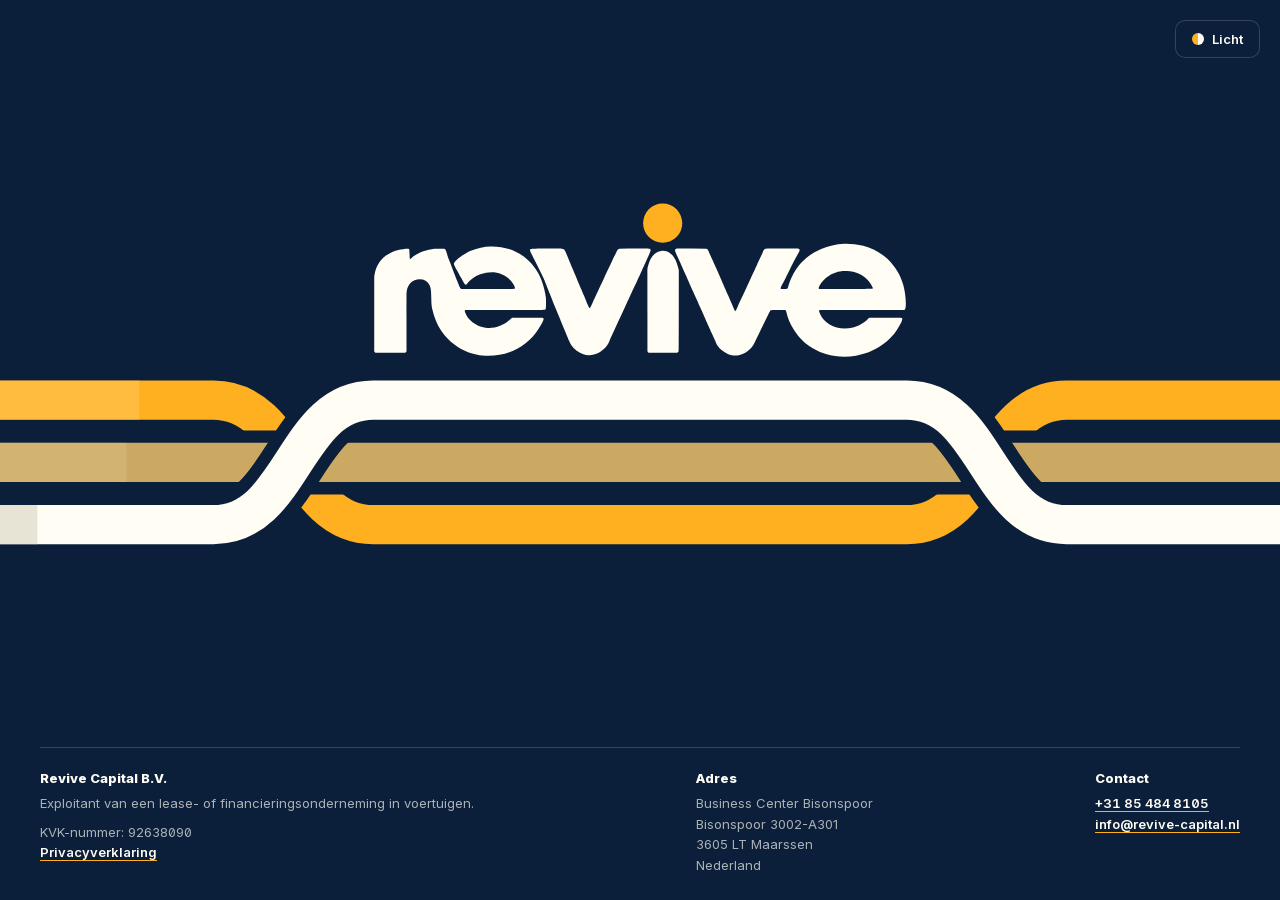
==== commit 8bb1bea6: "Polish mobile layout, footer and privacy navigation Fit the page to phone screens without horizontal" ====
--- a/index.html
+++ b/index.html
@@ -17,13 +17,12 @@
   <script src="theme.js"></script>
   <style>
     :root { --ease: cubic-bezier(.2, .8, .2, 1); }
-    body { min-height: 100svh; display: grid; grid-template-rows: 1fr auto; }
-    main { display: flex; flex-direction: column; align-items: center; gap: clamp(12px, 2.5svh, 24px); min-height: 0; padding: 72px 0 clamp(16px, 4svh, 48px); }
+    body { min-height: 100svh; display: grid; grid-template-rows: 1fr auto; grid-template-columns: minmax(0, 1fr); }
+    main { display: flex; flex-direction: column; align-items: center; gap: clamp(12px, 2.5svh, 24px); min-height: 0; padding: 72px 0; }
     .sr-only { position: absolute; width: 1px; height: 1px; overflow: hidden; clip-path: inset(50%); white-space: nowrap; }
     /* One SVG holds logo and bands; it fits the space above the footer, tails cover wide screens */
     .flow { display: block; flex: 1; width: 100%; min-height: 0; overflow: visible; }
     .logo { color: var(--fg); }
-    .meta { fill: var(--muted); font: 600 12px Inter, system-ui, sans-serif; font-feature-settings: "tnum", "zero"; letter-spacing: 0.14em; text-anchor: middle; opacity: 0; animation: show 1.2s var(--ease) 2.8s forwards; }
     .tail { fill: none; stroke-width: 44; opacity: 0; animation: show 0.3s 2.8s forwards; }
     .tail.amber, .tail.gold { animation-delay: 2.8s; }
     .tail.navy { animation-delay: 0.9s; }
@@ -49,11 +48,15 @@
     @keyframes flow { from { stroke-dashoffset: 1; } to { stroke-dashoffset: 0; } }
     @keyframes show { to { opacity: var(--pulse-opacity, 1); } }
     .pulse { --pulse-opacity: 0.35; }
+    /* Phones: bands slightly wider than the screen so the crossings stay visible and the logo stays modest */
+    @media (max-width: 720px) {
+      main { justify-content: center; overflow-x: clip; }
+      .flow { flex: none; width: 115vw; height: auto; }
+    }
     @media (prefers-reduced-motion: reduce) {
       .band { animation: none; stroke-dashoffset: 0; }
       .pulse { display: none; }
       .tail { animation: none; opacity: 1; }
-      .meta { animation: none; opacity: 1; }
     }
   </style>
 </head>
@@ -61,7 +64,7 @@
   <button class="theme" type="button" aria-label="Wissel tussen licht en donker thema">Donker</button>
   <main>
     <h1 class="sr-only">Revive Capital</h1>
-    <svg class="flow" viewBox="0 -110 1440 470" role="img" aria-label="revive: drie banen die elkaar symmetrisch kruisen">
+    <svg class="flow" viewBox="0 -110 1440 420" role="img" aria-label="revive: drie banen die elkaar symmetrisch kruisen">
       <!-- Amber and navy swap lanes in an X through the straight gold band, mirrored around the logo (x 420-1020). -->
       <defs>
         <path id="a" pathLength="1" d="M-40 130H240C330 130 330 270 420 270H1020C1110 270 1110 130 1200 130H1480" />
@@ -79,7 +82,6 @@
       <path class="tail amber" d="M-3000 130H-40M1480 130H4440" />
       <path class="tail gold" d="M-3000 200H-40M1480 200H4440" />
       <path class="tail navy" d="M-3000 270H-40M1480 270H4440" />
-      <text class="meta" x="720" y="350">REVIVE CAPITAL B.V. · KVK 92638090 · MAARSSEN</text>
       <!-- Logo lives in the same coordinate space as the bands, so the gap to the navy band (26) always equals the gap between bands. -->
       <svg class="logo" x="420" y="-92.1" width="600" height="174.1" viewBox="170 96 5231 1518"><g transform="translate(0.000000,1760.000000) scale(0.100000,-0.100000)" fill="currentColor"> <path d="M47890 12624 c-832 -45 -1566 -215 -2255 -522 -534 -237 -836 -409 -1225 -695 -289 -212 -798 -713 -1060 -1042 -384 -482 -768 -1266 -961 -1961 -58 -212 -66 -216 -363 -222 -420 -8 -437 9 -298 294 44 88 108 213 144 279 186 343 248 465 358 701 67 143 221 455 344 694 123 239 254 496 291 570 72 145 201 386 463 870 184 337 196 366 187 422 -9 49 -61 103 -112 117 -77 20 -3180 16 -3238 -4 -103 -36 -192 -128 -226 -233 -19 -59 -223 -508 -397 -872 -87 -184 -181 -387 -207 -450 -55 -132 -259 -574 -410 -890 -99 -206 -183 -391 -293 -640 -61 -139 -277 -607 -360 -780 -33 -69 -85 -183 -117 -255 -57 -130 -145 -318 -450 -965 -90 -190 -218 -471 -285 -625 -67 -154 -129 -293 -137 -310 -56 -111 -122 -97 -176 38 -171 421 -503 1190 -656 1521 -51 110 -122 270 -158 355 -36 86 -142 329 -235 541 -200 451 -234 530 -378 870 -145 344 -236 551 -305 695 -31 66 -110 239 -175 385 -264 595 -335 751 -422 934 -50 105 -120 263 -155 351 -96 235 -115 265 -207 313 l-51 27 -1430 7 c-1527 9 -1503 9 -1573 -41 -122 -89 -106 -162 177 -768 228 -491 303 -653 385 -845 70 -164 316 -709 419 -930 49 -104 154 -347 260 -598 36 -85 107 -247 157 -360 158 -352 180 -400 255 -575 40 -93 115 -260 165 -370 51 -110 121 -261 155 -335 34 -74 86 -184 114 -245 29 -60 89 -195 133 -300 44 -104 118 -271 163 -370 170 -371 365 -806 439 -977 69 -162 156 -359 423 -953 52 -115 123 -275 158 -355 34 -80 93 -210 130 -290 37 -80 87 -190 112 -245 25 -55 76 -165 113 -245 38 -80 105 -235 150 -345 135 -333 198 -432 410 -645 322 -325 808 -596 1195 -667 151 -27 496 -25 662 5 679 121 1324 635 1578 1257 20 50 114 250 209 445 95 195 231 477 302 625 70 149 183 378 250 510 67 132 163 328 212 435 188 407 514 1066 544 1098 51 54 39 53 616 60 840 11 846 11 878 -14 50 -37 63 -67 98 -219 122 -538 364 -1115 679 -1620 432 -691 826 -1126 1442 -1592 426 -321 1195 -702 1743 -862 1361 -397 2685 -350 4122 145 268 93 717 299 925 426 980 596 1538 1141 2065 2019 320 532 439 831 363 908 -53 53 -3 51 -1655 49 l-1543 -3 -45 -24 c-25 -13 -97 -74 -160 -135 -382 -372 -1001 -702 -1517 -810 -1375 -287 -2686 305 -3154 1424 -114 274 -103 306 106 310 61 1 1914 2 4118 1 4378 -2 4062 -6 4127 59 177 177 85 1571 -159 2396 -256 867 -610 1515 -1207 2209 -634 737 -1690 1369 -2724 1630 -550 138 -1402 234 -1860 209z m601 -2697 c1037 -169 1827 -736 2173 -1564 39 -94 35 -132 -18 -161 -39 -21 -5127 -33 -5199 -12 -88 26 -86 84 5 273 380 780 1239 1362 2168 1466 52 6 111 13 130 15 92 10 650 -3 741 -17z M13170 12343 c-595 -18 -1263 -161 -1843 -394 -785 -317 -1726 -1026 -1727 -1301 0 -97 102 -301 508 -1012 47 -82 130 -233 184 -335 418 -782 435 -797 625 -571 305 362 831 730 1268 886 1126 401 2179 203 2930 -551 296 -297 543 -746 462 -841 l-25 -29 -249 -6 c-448 -12 -4924 -10 -4967 2 -102 28 -135 84 -311 522 -73 182 -154 382 -179 442 -73 180 -223 569 -415 1082 -99 265 -205 540 -235 611 -95 223 -172 445 -353 1027 -45 144 -95 203 -206 242 -65 23 -747 26 -957 5 -842 -86 -1842 -493 -2250 -917 -81 -84 -139 -96 -159 -33 -5 18 -15 218 -21 443 -14 489 -18 503 -136 521 -136 20 -670 -47 -968 -122 -1284 -323 -2114 -1182 -2327 -2409 l-33 -190 0 -3675 -1 -3675 21 -40 c27 -49 49 -70 95 -89 60 -25 2868 -28 2924 -3 51 23 82 52 108 102 l20 40 -2 2840 c-1 1776 2 2879 8 2945 71 762 581 1270 1278 1270 453 0 791 -198 964 -565 140 -296 167 -479 179 -1185 10 -639 35 -897 116 -1234 288 -1200 723 -2029 1481 -2824 765 -803 1725 -1339 2813 -1571 468 -100 713 -126 1195 -126 2079 0 3916 1003 4958 2705 231 376 271 446 343 595 128 266 141 338 76 396 -46 41 -8 40 -1577 37 l-1460 -3 -41 -22 c-22 -12 -89 -67 -148 -123 -690 -649 -1602 -961 -2436 -835 -911 138 -1738 761 -1994 1503 -44 127 -46 179 -10 213 l26 24 3861 1 c4113 1 3901 -2 3971 47 54 38 67 89 78 306 11 221 4 742 -12 871 -136 1109 -535 2191 -1070 2900 -578 767 -1100 1210 -1886 1603 -658 329 -1635 525 -2494 500z M17640 12140 c-707 -8 -700 8 -315 -755 94 -187 194 -380 222 -430 68 -123 316 -617 458 -913 63 -134 170 -352 237 -485 164 -329 230 -483 441 -1027 31 -80 87 -221 125 -315 38 -93 83 -206 100 -250 17 -44 82 -210 146 -370 63 -159 142 -363 175 -452 107 -284 230 -593 293 -732 33 -75 98 -228 143 -341 46 -113 147 -360 225 -550 78 -190 177 -430 220 -535 152 -372 168 -411 190 -460 12 -27 77 -185 145 -350 68 -165 180 -433 250 -595 69 -162 151 -358 182 -435 184 -468 371 -720 737 -994 705 -528 1434 -601 2197 -220 436 217 853 651 1005 1044 26 66 62 160 82 209 19 50 100 230 179 400 80 171 182 394 228 496 45 102 134 295 197 430 64 135 137 295 163 355 26 61 94 207 150 325 57 118 155 330 218 470 123 273 259 566 407 880 50 107 110 238 132 290 22 52 80 178 128 280 48 102 119 257 158 345 39 88 110 241 157 340 104 214 423 895 541 1153 213 464 257 559 341 737 50 105 125 269 168 365 78 178 94 211 298 657 64 138 145 318 180 400 36 81 84 189 107 238 285 610 304 701 163 771 -53 26 -818 36 -2056 26 l-932 -7 -55 -29 c-109 -56 -145 -102 -226 -292 -25 -58 -107 -230 -183 -383 -76 -152 -200 -409 -276 -571 -75 -162 -182 -389 -237 -505 -134 -280 -387 -822 -478 -1020 -40 -88 -133 -284 -205 -435 -123 -255 -182 -381 -415 -885 -48 -104 -113 -244 -145 -310 -151 -317 -287 -613 -390 -845 -285 -644 -297 -653 -433 -343 -117 268 -135 311 -267 638 -73 182 -149 364 -168 405 -19 41 -79 181 -132 310 -53 129 -128 304 -166 388 -116 256 -265 612 -524 1252 -120 297 -205 497 -282 665 -53 115 -155 358 -378 900 -57 138 -144 342 -193 455 -49 113 -104 246 -122 295 -89 245 -164 307 -375 312 -229 6 -2109 8 -2535 3z M29940 11919 c-590 -46 -1094 -627 -1305 -1504 -58 -243 -60 -267 -56 -650 2 -192 4 -2001 5 -4020 l1 -3670 23 -47 c26 -52 63 -84 114 -99 65 -18 2715 -15 2778 4 63 18 109 60 137 122 22 48 20 -303 23 4455 l2 3495 -31 150 c-130 628 -390 1174 -677 1421 -313 271 -618 374 -1014 343z"/> </g><circle cx="3008" cy="296" r="192" fill="#ffb020"/></svg>
     </svg>
@@ -88,6 +90,7 @@
     <div>
       <h2>Revive Capital B.V.</h2>
       <p>Exploitant van een lease- of financieringsonderneming in voertuigen.</p>
+      <p class="reg">KVK-nummer: <span class="num">92638090</span><br /><a href="privacyverklaring.html">Privacyverklaring</a></p>
     </div>
     <div>
       <h2>Adres</h2>
@@ -97,10 +100,6 @@
       <h2>Contact</h2>
       <p><a href="tel:+31854848105"><span class="num">+31 85 484 8105</span></a><br /><a href="mailto:info@revive-capital.nl">info@revive-capital.nl</a></p>
     </div>
-    <div>
-      <h2>Registratie</h2>
-      <p>Besloten Vennootschap<br />KVK-nummer: <span class="num">92638090</span><br />Vestigingsnummer: <span class="num">000058228616</span><br /><a href="privacyverklaring.html">Privacyverklaring</a></p>
-    </div>
   </footer>
 </body>
 </html>
--- a/site.css
+++ b/site.css
@@ -27,6 +27,8 @@
   --line: rgba(255, 253, 244, 0.16);
   --muted: rgba(255, 253, 244, 0.66);
 }
+/* The bands deliberately bleed past the edges; clip at the root so phones never zoom out to fit them */
+html { overflow-x: hidden; }
 body {
   margin: 0;
   background: var(--bg);
@@ -59,7 +61,7 @@
 .num { font-feature-settings: "tnum", "zero"; }
 footer {
   display: grid;
-  grid-template-columns: repeat(4, auto);
+  grid-template-columns: repeat(3, auto);
   justify-content: space-between;
   gap: 16px 40px;
   width: min(1200px, 100% - 32px);
@@ -69,6 +71,11 @@
   border-top: 1px solid var(--line);
 }
 footer h2 { margin: 0 0 4px; font-size: 13px; font-weight: 800; }
+footer .reg { margin-top: 8px; }
 footer p, footer address { margin: 0; font-style: normal; color: var(--muted); }
 footer a { color: var(--fg); font-weight: 600; text-decoration-color: var(--amber); text-underline-offset: 3px; }
-@media (max-width: 720px) { footer { grid-template-columns: 1fr 1fr; } }
+@media (max-width: 720px) {
+  footer { grid-template-columns: repeat(2, minmax(0, 1fr)); gap: 14px 20px; overflow-wrap: anywhere; padding: 16px 0 20px; font-size: 12px; line-height: 1.5; }
+  footer h2 { font-size: 12px; }
+  footer > div:first-child { grid-column: 1 / -1; }
+}
